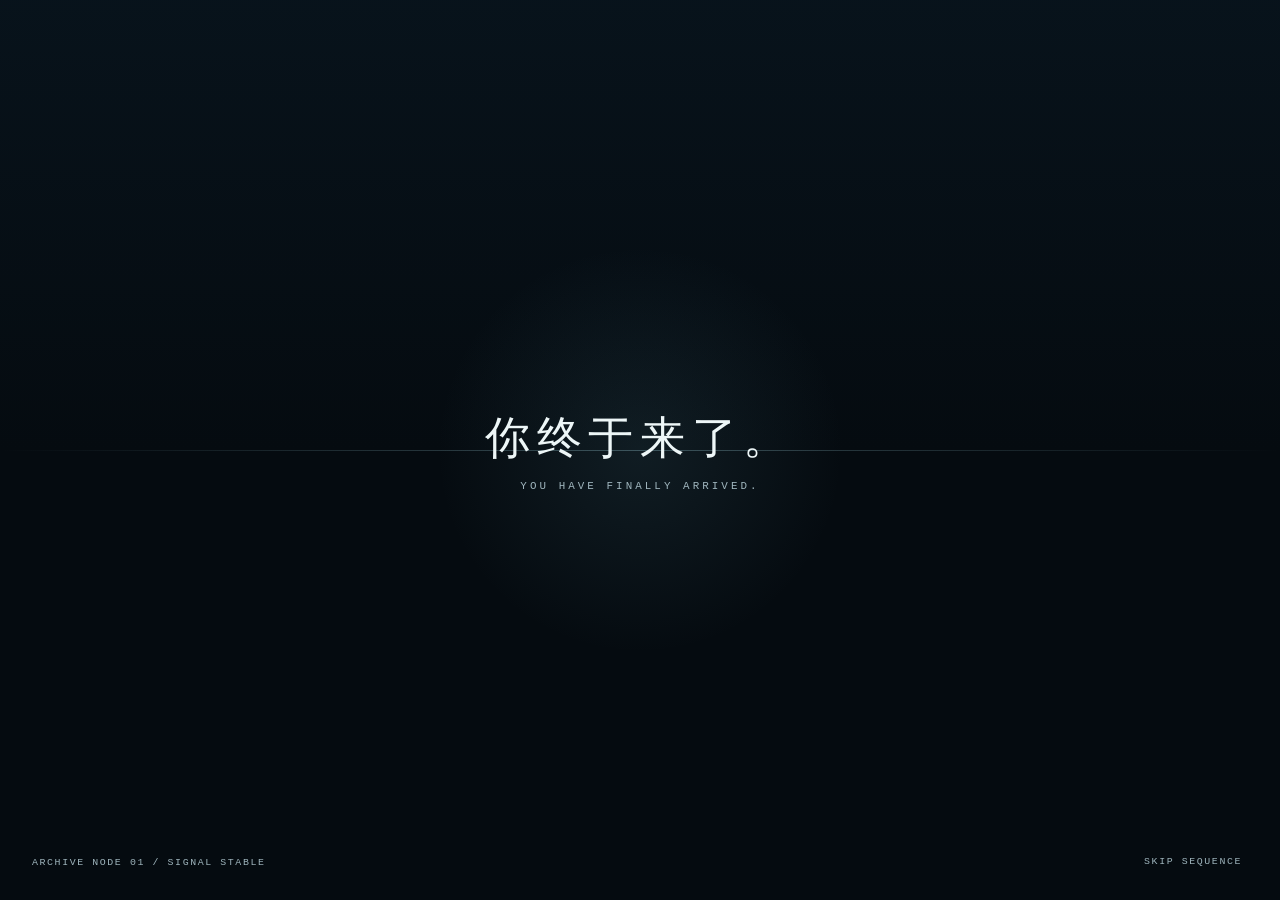
==== index.html @ 9e912093 "Publish The Archive" ====
<!doctype html>
<html lang="zh-CN">
  <head>
    <meta charset="UTF-8" />
    <meta name="viewport" content="width=device-width, initial-scale=1.0" />
    <meta
      name="description"
      content="The Archive — 一座存在于网络中的个人数字档案。"
    />
    <meta name="theme-color" content="#071018" />
    <title>The Archive</title>
    <link rel="preload" as="image" href="assets/images/valley-blue-hour.png" />
    <link rel="preload" as="image" href="assets/images/valley-summer.png" />
    <link rel="stylesheet" href="styles.css" />
  </head>
  <body>
    <a class="skip-link" href="#archive-index">跳到档案目录</a>

    <div class="app" id="app">
      <div class="scene" id="scene" aria-hidden="true">
        <img
          class="scene__image scene__image--base"
          src="assets/images/valley-blue-hour.png"
          alt=""
        />
        <div class="scene__reveal" id="reveal-layer">
          <img
            class="scene__image scene__image--alternate"
            src="assets/images/valley-summer.png"
            alt=""
          />
        </div>
        <div class="scene__scrim"></div>
        <div class="scene__mist"></div>
        <div class="scene__grain"></div>
      </div>

      <header class="topbar">
        <button class="wordmark" type="button" data-view="index" aria-label="返回档案首页">
          THE ARCHIVE
        </button>

        <nav class="primary-nav" aria-label="主导航">
          <button class="nav-link is-active" type="button" data-view="index">INDEX</button>
          <span aria-hidden="true">/</span>
          <button class="nav-link" type="button" data-record="works">RECORDS</button>
          <span aria-hidden="true">/</span>
          <button class="nav-link" type="button" data-view="limbo">LIMBO</button>
        </nav>

        <div class="topbar__tools">
          <time id="local-time" datetime="">00:00:00</time>
          <button class="sound-toggle" id="sound-toggle" type="button" aria-pressed="false">
            <span class="sound-toggle__label">SOUND OFF</span>
            <svg viewBox="0 0 24 24" aria-hidden="true">
              <path d="M4 10v4M8 7v10M12 4v16M16 8v8M20 10v4" />
            </svg>
          </button>
        </div>
      </header>

      <main class="archive-main" id="archive-index">
        <section class="index-view view is-active" id="index-view" aria-labelledby="index-title">
          <div class="index-copy">
            <h1 id="index-title">ARCHIVE INDEX</h1>
            <p class="archive-statement">
              This archive has remained online longer than anyone remembers.
            </p>

            <div class="record-list" aria-label="档案列表">
              <button class="record-link" type="button" data-record="subject">
                <span class="record-link__id">01</span>
                <span class="record-link__name">SUBJECT</span>
                <svg viewBox="0 0 24 24" aria-hidden="true">
                  <path d="M5 12h13M13 6l6 6-6 6" />
                </svg>
              </button>
              <button class="record-link" type="button" data-record="works">
                <span class="record-link__id">02</span>
                <span class="record-link__name">WORKS</span>
                <svg viewBox="0 0 24 24" aria-hidden="true">
                  <path d="M5 12h13M13 6l6 6-6 6" />
                </svg>
              </button>
              <button class="record-link" type="button" data-record="visuals">
                <span class="record-link__id">03</span>
                <span class="record-link__name">VISUAL RECORDS</span>
                <svg viewBox="0 0 24 24" aria-hidden="true">
                  <path d="M5 12h13M13 6l6 6-6 6" />
                </svg>
              </button>
            </div>
          </div>
        </section>

        <section class="limbo-view view" id="limbo-view" aria-labelledby="limbo-title" hidden>
          <div class="limbo-copy">
            <p class="system-label">UNFILED REGION / 04</p>
            <h2 id="limbo-title">LIMBO</h2>
            <p>有些记录还没有消失，也还没有准备好被保存。</p>
            <div class="fragment" id="fragment">
              <div class="fragment__status">
                <span>FRAGMENT_004</span>
                <span id="fragment-progress">INCOMPLETE / 17%</span>
              </div>
              <p class="fragment__content" id="fragment-content" hidden>
                “记忆并不会因为没有被打开而停止变化。”
              </p>
              <button class="fragment__recover" id="fragment-recover" type="button">
                RECOVER FRAGMENT
              </button>
            </div>
            <button class="text-action" type="button" data-view="index">RETURN TO INDEX</button>
          </div>
        </section>

        <section class="null-view view" id="null-view" aria-labelledby="null-title" hidden>
          <div class="null-copy">
            <p class="system-label">UNLISTED REGION / 00</p>
            <h2 id="null-title">NULL</h2>
            <p class="null-message">我等你很久了。</p>
            <p class="null-translation">I HAVE BEEN WAITING FOR YOU.</p>
            <button class="text-action" type="button" data-view="index">RETURN TO INDEX</button>
          </div>
        </section>
      </main>

      <div class="scan-interface" id="scan-interface" aria-hidden="true">
        <div class="scan-interface__ring">
          <span class="scan-interface__tick scan-interface__tick--top"></span>
          <span class="scan-interface__tick scan-interface__tick--right"></span>
          <span class="scan-interface__tick scan-interface__tick--bottom"></span>
          <span class="scan-interface__tick scan-interface__tick--left"></span>
        </div>
        <div class="scan-interface__line"></div>
        <div class="coordinates">
          <span id="latitude">61.3790° N</span>
          <span id="longitude">07.1511° E</span>
        </div>
      </div>

      <aside class="record-panel" id="record-panel" aria-hidden="true" aria-labelledby="panel-title">
        <button class="panel-close" id="panel-close" type="button" aria-label="关闭档案">
          <svg viewBox="0 0 24 24" aria-hidden="true">
            <path d="M6 6l12 12M18 6 6 18" />
          </svg>
        </button>
        <p class="system-label" id="panel-code">RECORD / 01</p>
        <h2 id="panel-title">SUBJECT</h2>
        <div class="panel-rule"></div>
        <p class="panel-intro" id="panel-intro"></p>
        <dl class="record-meta" id="record-meta"></dl>
        <div class="panel-body" id="panel-body"></div>
        <p class="panel-status" id="panel-status"></p>
      </aside>
      <button class="panel-backdrop" id="panel-backdrop" type="button" aria-label="关闭档案" tabindex="-1"></button>

      <footer class="statusbar">
        <div>
          <span class="status-dot"></span>
          <span>OBSERVER: <strong id="observer-state">UNKNOWN</strong></span>
          <span aria-hidden="true">/</span>
          <span>ACCESS: <strong id="access-state">TEMPORARY</strong></span>
        </div>
        <div class="statusbar__right">
          <button class="null-access" id="null-access" type="button" data-view="null" hidden>
            NULL
          </button>
          <div class="signal" aria-label="系统信号正常">
            <span></span><span></span><span></span><span></span><span></span>
          </div>
        </div>
      </footer>

      <div class="notice" id="notice" role="status" aria-live="polite"></div>

      <section class="intro is-active" id="intro" aria-label="进入档案">
        <div class="intro__ambient"></div>
        <button class="intro__skip" id="intro-skip" type="button">SKIP SEQUENCE</button>
        <div class="intro__center">
          <div class="intro__greeting" id="intro-greeting">
            <p class="intro__zh">你终于来了。</p>
            <p class="intro__en">YOU HAVE FINALLY ARRIVED.</p>
          </div>
          <div class="intro__scan" id="intro-scan" aria-hidden="true">
            <p>ARCHIVE NODE 01</p>
            <p>STATUS: <span>ONLINE</span></p>
            <p class="intro__scan-line">IDENTITY: <span id="intro-identity">UNKNOWN</span></p>
          </div>
          <button class="intro__enter" id="intro-enter" type="button">ENTER THE ARCHIVE</button>
        </div>
        <p class="intro__node">ARCHIVE NODE 01 / SIGNAL STABLE</p>
      </section>
    </div>

    <script src="script.js"></script>
  </body>
</html>
---- styles.css ----
:root {
  color-scheme: dark;
  --bg: #071018;
  --ink: #edf6f7;
  --muted: #9fb5bd;
  --faint: rgba(216, 238, 242, 0.42);
  --line: rgba(214, 237, 241, 0.28);
  --line-strong: rgba(214, 237, 241, 0.56);
  --cyan: #9ad7e2;
  --amber: #ffc56f;
  --panel: rgba(6, 16, 24, 0.84);
  --mono: "Cascadia Mono", "SFMono-Regular", Consolas, "Liberation Mono", monospace;
  --display: "Bahnschrift Condensed", "Arial Narrow", "Roboto Condensed", sans-serif;
  --serif: Georgia, "Times New Roman", serif;
  --scan-x: 72%;
  --scan-y: 39%;
  --scan-size: clamp(210px, 19vw, 330px);
}

* {
  box-sizing: border-box;
}

html,
body {
  width: 100%;
  min-height: 100%;
  margin: 0;
  overflow: hidden;
  background: var(--bg);
}

body {
  color: var(--ink);
  font-family: var(--mono);
  -webkit-font-smoothing: antialiased;
}

button,
a {
  color: inherit;
  font: inherit;
}

button {
  border: 0;
}

button:focus-visible,
a:focus-visible {
  outline: 1px solid var(--cyan);
  outline-offset: 5px;
}

.skip-link {
  position: fixed;
  z-index: 100;
  left: 1rem;
  top: -4rem;
  padding: 0.75rem 1rem;
  background: var(--ink);
  color: var(--bg);
  text-decoration: none;
  transition: top 160ms ease;
}

.skip-link:focus {
  top: 1rem;
}

.app {
  position: relative;
  width: 100vw;
  height: 100vh;
  height: 100svh;
  min-height: 600px;
  isolation: isolate;
  background: var(--bg);
}

.scene,
.scene__reveal,
.scene__image,
.scene__scrim,
.scene__mist,
.scene__grain {
  position: absolute;
  inset: 0;
  width: 100%;
  height: 100%;
}

.scene__mist {
  left: -15%;
  width: 130%;
  opacity: 0.18;
  pointer-events: none;
  background:
    radial-gradient(ellipse at 38% 48%, rgba(220, 239, 245, 0.3), transparent 24%),
    radial-gradient(ellipse at 72% 44%, rgba(220, 239, 245, 0.22), transparent 22%);
  filter: blur(24px);
  animation: mist-drift 26s ease-in-out infinite alternate;
}

.scene {
  z-index: -3;
  overflow: hidden;
  background: #102436;
}

.scene__image {
  object-fit: cover;
  object-position: center;
  user-select: none;
  pointer-events: none;
}

.scene__image--base {
  filter: brightness(0.78) saturate(0.88) contrast(1.02);
  transform: scale(1.012);
  animation: scene-breathe 18s ease-in-out infinite alternate;
}

.scene__reveal {
  opacity: 0.96;
  -webkit-mask-image: radial-gradient(
    circle calc(var(--scan-size) / 2) at var(--scan-x) var(--scan-y),
    #000 0%,
    #000 62%,
    rgba(0, 0, 0, 0.66) 72%,
    transparent 100%
  );
  mask-image: radial-gradient(
    circle calc(var(--scan-size) / 2) at var(--scan-x) var(--scan-y),
    #000 0%,
    #000 62%,
    rgba(0, 0, 0, 0.66) 72%,
    transparent 100%
  );
  pointer-events: none;
}

.scene__image--alternate {
  transform: scale(1.012);
  filter: saturate(0.82) brightness(0.98) contrast(0.96);
}

body[data-phase="day"] .scene__image--base {
  filter: brightness(0.9) saturate(0.94) contrast(1.01);
}

body[data-phase="night"] .scene__image--base {
  filter: brightness(0.58) saturate(0.7) contrast(1.08);
}

body[data-phase="night"] .scene__scrim {
  background:
    linear-gradient(180deg, rgba(2, 8, 15, 0.36), transparent 32%),
    linear-gradient(90deg, rgba(2, 8, 15, 0.72), rgba(2, 8, 15, 0.28) 45%, transparent 72%),
    linear-gradient(0deg, rgba(2, 8, 15, 0.78), transparent 44%);
}

body[data-weather="clear"] .scene__mist {
  opacity: 0.08;
}

.scene__scrim {
  background:
    linear-gradient(180deg, rgba(4, 13, 21, 0.24) 0%, transparent 25%),
    linear-gradient(90deg, rgba(3, 12, 20, 0.62) 0%, rgba(3, 12, 20, 0.26) 37%, transparent 65%),
    linear-gradient(0deg, rgba(2, 11, 18, 0.64) 0%, transparent 38%);
  pointer-events: none;
}

.scene__grain {
  opacity: 0.13;
  pointer-events: none;
  background-image: url("data:image/svg+xml,%3Csvg viewBox='0 0 180 180' xmlns='http://www.w3.org/2000/svg'%3E%3Cfilter id='n'%3E%3CfeTurbulence type='fractalNoise' baseFrequency='.82' numOctaves='3' stitchTiles='stitch'/%3E%3C/filter%3E%3Crect width='100%25' height='100%25' filter='url(%23n)' opacity='.42'/%3E%3C/svg%3E");
  mix-blend-mode: soft-light;
}

.topbar {
  position: absolute;
  z-index: 20;
  inset: 0 0 auto;
  height: 68px;
  padding: 0 2.5rem;
  display: grid;
  grid-template-columns: 1fr auto 1fr;
  align-items: center;
  border-bottom: 1px solid var(--line);
  background: linear-gradient(180deg, rgba(5, 15, 24, 0.4), rgba(5, 15, 24, 0.08));
}

.wordmark,
.nav-link,
.sound-toggle,
.record-link,
.text-action,
.panel-close,
.intro__skip,
.intro__enter {
  background: transparent;
  cursor: pointer;
}

.wordmark {
  justify-self: start;
  padding: 0;
  font-family: var(--display);
  font-size: 1.15rem;
  letter-spacing: 0.37em;
}

.primary-nav {
  display: flex;
  align-items: center;
  gap: 2rem;
  font-size: 0.76rem;
  letter-spacing: 0.2em;
}

.primary-nav > span {
  color: var(--faint);
}

.nav-link {
  position: relative;
  padding: 0.55rem 0;
  color: var(--muted);
  transition: color 180ms ease;
}

.nav-link::after {
  content: "";
  position: absolute;
  height: 1px;
  inset: auto 50% 0;
  background: var(--cyan);
  transition: inset 180ms ease;
}

.nav-link:hover,
.nav-link.is-active {
  color: var(--ink);
}

.nav-link:hover::after,
.nav-link.is-active::after {
  inset-inline: 0;
}

.topbar__tools {
  justify-self: end;
  display: flex;
  align-items: center;
  gap: 1.5rem;
  color: var(--muted);
  font-size: 0.7rem;
  letter-spacing: 0.15em;
}

.sound-toggle {
  display: flex;
  align-items: center;
  gap: 0.65rem;
  padding: 0;
  color: inherit;
}

.sound-toggle svg {
  width: 24px;
  height: 24px;
  fill: none;
  stroke: currentColor;
  stroke-width: 1.3;
}

.archive-main,
.view {
  position: absolute;
  inset: 0;
}

.view {
  opacity: 0;
  visibility: hidden;
  transition: opacity 520ms ease, visibility 520ms ease;
}

.view.is-active {
  opacity: 1;
  visibility: visible;
}

.index-copy {
  position: absolute;
  left: clamp(2rem, 4.2vw, 5rem);
  bottom: clamp(7.5rem, 12vh, 10.5rem);
  width: min(39rem, 44vw);
}

h1,
h2,
p {
  margin-top: 0;
}

.index-copy h1,
.limbo-copy h2,
.record-panel h2 {
  margin-bottom: 0.85rem;
  font-family: var(--display);
  font-weight: 500;
  letter-spacing: 0.18em;
}

.index-copy h1 {
  font-size: clamp(2rem, 3vw, 3.3rem);
  line-height: 0.95;
}

.archive-statement {
  margin-bottom: 1.8rem;
  font-family: var(--serif);
  font-size: clamp(0.92rem, 1.1vw, 1.12rem);
  font-style: italic;
  line-height: 1.55;
  color: rgba(237, 246, 247, 0.84);
}

.record-list {
  width: min(32rem, 100%);
  border-top: 1px solid var(--line-strong);
}

.record-link {
  width: 100%;
  min-height: 50px;
  padding: 0 0.15rem;
  display: grid;
  grid-template-columns: 3rem 1fr 1.5rem;
  align-items: center;
  gap: 0.1rem;
  border-bottom: 1px solid var(--line-strong);
  color: var(--ink);
  text-align: left;
  font-size: 0.78rem;
  letter-spacing: 0.16em;
  transition: padding 190ms ease, color 190ms ease, background-color 190ms ease;
}

.record-link:hover,
.record-link:focus-visible {
  padding-inline: 0.75rem;
  color: var(--cyan);
  background: rgba(144, 207, 220, 0.06);
}

.record-link__id {
  color: var(--muted);
}

.record-link svg,
.panel-close svg {
  width: 20px;
  height: 20px;
  fill: none;
  stroke: currentColor;
  stroke-width: 1.2;
}

.record-link svg {
  justify-self: end;
}

.scan-interface {
  position: absolute;
  z-index: 5;
  left: var(--scan-x);
  top: var(--scan-y);
  width: var(--scan-size);
  height: var(--scan-size);
  transform: translate(-50%, -50%);
  border-radius: 50%;
  pointer-events: none;
  transition: opacity 260ms ease;
}

.scan-interface__ring {
  position: absolute;
  inset: 0;
  border: 1px solid rgba(191, 232, 240, 0.7);
  border-radius: inherit;
  box-shadow: inset 0 0 0 5px rgba(191, 232, 240, 0.06);
}

.scan-interface__ring::before {
  content: "";
  position: absolute;
  inset: 8px;
  border: 1px solid rgba(191, 232, 240, 0.24);
  border-radius: inherit;
}

.scan-interface__tick {
  position: absolute;
  display: block;
  background: var(--cyan);
}

.scan-interface__tick--top,
.scan-interface__tick--bottom {
  width: 1px;
  height: 14px;
  left: 50%;
}

.scan-interface__tick--left,
.scan-interface__tick--right {
  width: 14px;
  height: 1px;
  top: 50%;
}

.scan-interface__tick--top { top: -7px; }
.scan-interface__tick--bottom { bottom: -7px; }
.scan-interface__tick--left { left: -7px; }
.scan-interface__tick--right { right: -7px; }

.scan-interface__line {
  position: absolute;
  width: 86px;
  height: 1px;
  left: calc(100% + 18px);
  top: 50%;
  background: linear-gradient(90deg, var(--cyan), transparent);
}

.coordinates {
  position: absolute;
  left: calc(100% + 110px);
  top: calc(50% - 1.25rem);
  display: flex;
  flex-direction: column;
  gap: 0.35rem;
  color: rgba(213, 241, 246, 0.9);
  font-size: 0.7rem;
  line-height: 1;
  letter-spacing: 0.12em;
  white-space: nowrap;
}

.statusbar {
  position: absolute;
  z-index: 20;
  inset: auto 0 0;
  height: 58px;
  padding: 0 2.5rem;
  display: flex;
  align-items: center;
  justify-content: space-between;
  border-top: 1px solid var(--line);
  background: linear-gradient(0deg, rgba(4, 14, 22, 0.72), rgba(4, 14, 22, 0.2));
  color: var(--muted);
  font-size: 0.68rem;
  letter-spacing: 0.14em;
}

.statusbar > div:first-child {
  display: flex;
  align-items: center;
  gap: 1rem;
}

.statusbar strong {
  color: var(--muted);
  font-weight: 400;
}

.status-dot {
  width: 7px;
  height: 7px;
  border-radius: 50%;
  background: var(--amber);
  box-shadow: 0 0 10px rgba(255, 197, 111, 0.48);
}

.signal {
  height: 24px;
  display: flex;
  align-items: center;
  gap: 3px;
}

.statusbar__right {
  display: flex;
  align-items: center;
  gap: 1.25rem;
}

.null-access {
  padding: 0.25rem 0;
  border: 0;
  border-bottom: 1px solid rgba(154, 215, 226, 0.5);
  background: transparent;
  color: var(--cyan);
  font-size: 0.62rem;
  letter-spacing: 0.2em;
  cursor: pointer;
  animation: null-pulse 3.5s ease-in-out infinite;
}

.signal span {
  width: 1px;
  height: 5px;
  background: var(--cyan);
  animation: signal 1.8s ease-in-out infinite;
}

.signal span:nth-child(2) { animation-delay: -0.3s; }
.signal span:nth-child(3) { animation-delay: -0.7s; }
.signal span:nth-child(4) { animation-delay: -1s; }
.signal span:nth-child(5) { animation-delay: -1.3s; }

.record-panel {
  position: absolute;
  z-index: 42;
  inset: 68px 0 58px auto;
  width: min(31rem, 92vw);
  padding: clamp(2rem, 4vw, 3.5rem);
  overflow-y: auto;
  transform: translateX(102%);
  border-left: 1px solid var(--line-strong);
  background: var(--panel);
  -webkit-backdrop-filter: blur(24px) saturate(0.85);
  backdrop-filter: blur(24px) saturate(0.85);
  transition: transform 420ms cubic-bezier(0.22, 1, 0.36, 1);
}

.record-panel.is-open {
  transform: translateX(0);
}

.panel-close {
  position: absolute;
  top: 1.5rem;
  right: 1.5rem;
  width: 36px;
  height: 36px;
  display: grid;
  place-items: center;
  color: var(--muted);
}

.system-label {
  margin-bottom: 1.25rem;
  color: var(--cyan);
  font-size: 0.68rem;
  letter-spacing: 0.18em;
}

.record-panel h2,
.limbo-copy h2 {
  font-size: clamp(2.5rem, 5vw, 4.5rem);
}

.panel-rule {
  height: 1px;
  margin: 1.5rem 0;
  background: var(--line);
}

.panel-intro {
  color: var(--ink);
  font-family: var(--serif);
  font-size: 1.15rem;
  line-height: 1.7;
}

.record-meta {
  display: grid;
  grid-template-columns: max-content 1fr;
  gap: 0.75rem 1.4rem;
  margin: 2rem 0;
  padding: 1.2rem 0;
  border-block: 1px solid var(--line);
  color: var(--muted);
  font-size: 0.66rem;
  line-height: 1.5;
  letter-spacing: 0.11em;
}

.record-meta dt,
.record-meta dd {
  margin: 0;
}

.record-meta dd {
  color: var(--ink);
}

.panel-body {
  color: rgba(237, 246, 247, 0.78);
  font-family: system-ui, -apple-system, "Segoe UI", sans-serif;
  font-size: 0.95rem;
  line-height: 1.85;
}

.panel-status {
  margin-top: 2rem;
  color: var(--cyan);
  font-size: 0.68rem;
  letter-spacing: 0.13em;
}

.panel-backdrop {
  position: absolute;
  z-index: 41;
  inset: 68px 0 58px;
  display: none;
  background: rgba(2, 10, 15, 0.18);
  cursor: default;
}

.panel-backdrop.is-open {
  display: block;
}

.limbo-copy {
  position: absolute;
  left: clamp(2rem, 7vw, 8rem);
  top: 50%;
  width: min(33rem, 80vw);
  transform: translateY(-45%);
}

.null-copy {
  position: absolute;
  left: 50%;
  top: 50%;
  width: min(36rem, calc(100vw - 3rem));
  transform: translate(-50%, -45%);
  text-align: center;
}

.null-copy h2 {
  margin: 0 0 2rem;
  font-family: var(--display);
  font-size: clamp(3.4rem, 8vw, 7rem);
  font-weight: 500;
  letter-spacing: 0.3em;
  text-indent: 0.3em;
}

.null-message {
  margin-bottom: 0.65rem;
  font-family: var(--serif);
  font-size: clamp(1.5rem, 2.4vw, 2.4rem);
  letter-spacing: 0.12em;
}

.null-translation {
  margin-bottom: 2rem;
  color: var(--muted);
  font-size: 0.65rem;
  letter-spacing: 0.22em;
}

body.is-null .scene__image--base {
  filter: brightness(0.48) saturate(0.58) contrast(1.1);
}

body.is-null .scene__reveal {
  opacity: 0.22;
  -webkit-mask-image: none;
  mask-image: none;
}

body.is-null .scene__scrim {
  background: rgba(3, 11, 18, 0.62);
}

.limbo-copy > p:not(.system-label) {
  max-width: 28rem;
  color: rgba(237, 246, 247, 0.8);
  font-family: var(--serif);
  font-size: 1.15rem;
  line-height: 1.8;
}

.fragment {
  width: min(31rem, 100%);
  margin-top: 2rem;
  padding-block: 1rem;
  border-block: 1px solid var(--line);
}

.fragment__status {
  display: flex;
  justify-content: space-between;
  gap: 1rem;
  color: var(--muted);
  font-size: 0.63rem;
  letter-spacing: 0.12em;
}

.fragment__content {
  margin: 1.5rem 0 0;
  color: var(--ink);
  font-family: var(--serif);
  font-size: 1rem;
  line-height: 1.7;
}

.fragment__content.is-recovered {
  animation: fragment-appear 700ms ease both;
}

.fragment__recover {
  margin-top: 1.25rem;
  padding: 0.6rem 0;
  border: 0;
  border-bottom: 1px solid var(--line-strong);
  background: transparent;
  color: var(--cyan);
  font-size: 0.65rem;
  letter-spacing: 0.16em;
  cursor: pointer;
}

.fragment.is-recovered .fragment__recover {
  display: none;
}

.text-action {
  margin-top: 1.5rem;
  padding: 0.8rem 0;
  border-bottom: 1px solid var(--line-strong);
  color: var(--cyan);
  font-size: 0.72rem;
  letter-spacing: 0.16em;
}

.notice {
  position: absolute;
  z-index: 50;
  left: 50%;
  bottom: 5rem;
  transform: translate(-50%, 16px);
  padding: 0.7rem 1rem;
  border: 1px solid var(--line);
  background: rgba(4, 14, 22, 0.76);
  color: var(--cyan);
  font-size: 0.65rem;
  letter-spacing: 0.14em;
  opacity: 0;
  pointer-events: none;
  transition: opacity 240ms ease, transform 240ms ease;
}

.notice.is-visible {
  opacity: 1;
  transform: translate(-50%, 0);
}

.intro {
  position: fixed;
  z-index: 80;
  inset: 0;
  display: grid;
  place-items: center;
  background: #050b10;
  opacity: 0;
  visibility: hidden;
  transition: opacity 900ms ease, visibility 900ms ease;
}

.intro.is-active {
  opacity: 1;
  visibility: visible;
}

.intro__ambient {
  position: absolute;
  inset: 0;
  background:
    radial-gradient(circle at 50% 50%, rgba(97, 156, 174, 0.12), transparent 26%),
    linear-gradient(180deg, rgba(13, 34, 49, 0.34), transparent 50%);
}

.intro__ambient::after {
  content: "";
  position: absolute;
  left: 0;
  right: 0;
  top: 50%;
  height: 1px;
  background: linear-gradient(90deg, transparent, rgba(164, 218, 229, 0.3), transparent);
  animation: intro-line 4.5s ease-in-out infinite;
}

.intro__center {
  position: relative;
  z-index: 2;
  min-width: min(32rem, 86vw);
  text-align: center;
}

.intro__greeting,
.intro__scan,
.intro__enter {
  transition: opacity 650ms ease, transform 650ms ease;
}

.intro__greeting.is-hidden,
.intro__scan,
.intro__enter {
  opacity: 0;
  transform: translateY(8px);
  pointer-events: none;
}

.intro__scan.is-visible,
.intro__enter.is-visible {
  opacity: 1;
  transform: translateY(0);
  pointer-events: auto;
}

.intro__zh {
  margin-bottom: 0.7rem;
  font-family: var(--serif);
  font-size: clamp(2rem, 3.5vw, 3.4rem);
  font-weight: 400;
  letter-spacing: 0.15em;
}

.intro__en {
  margin-bottom: 0;
  color: var(--muted);
  font-size: 0.68rem;
  letter-spacing: 0.28em;
}

.intro__scan {
  position: absolute;
  inset: 50% 0 auto;
  transform: translateY(-42%);
  color: var(--muted);
  font-size: 0.68rem;
  line-height: 1.7;
  letter-spacing: 0.19em;
}

.intro__scan.is-visible {
  transform: translateY(-50%);
}

.intro__scan p {
  margin-bottom: 0.2rem;
}

.intro__scan span {
  color: var(--cyan);
}

.intro__scan-line {
  margin-top: 1rem;
}

.intro__enter {
  position: absolute;
  top: calc(50% + 7rem);
  left: 50%;
  transform: translate(-50%, 8px);
  padding: 0.8rem 0.15rem;
  border-bottom: 1px solid rgba(190, 229, 236, 0.72);
  color: var(--ink);
  font-size: 0.68rem;
  letter-spacing: 0.2em;
  text-shadow: 0 0 18px rgba(154, 215, 226, 0.22);
}

.intro__enter.is-visible {
  transform: translate(-50%, 0);
}

.intro__skip,
.intro__node {
  position: absolute;
  z-index: 2;
  bottom: 2rem;
  color: var(--muted);
  font-size: 0.62rem;
  letter-spacing: 0.16em;
}

.intro__skip {
  right: 2rem;
}

.intro__node {
  left: 2rem;
  margin: 0;
}

@keyframes scene-breathe {
  from { transform: scale(1.012); }
  to { transform: scale(1.026); }
}

@keyframes signal {
  0%, 100% { height: 4px; opacity: 0.45; }
  50% { height: 18px; opacity: 1; }
}

@keyframes intro-line {
  0%, 100% { opacity: 0.3; transform: translateY(-2px); }
  50% { opacity: 0.8; transform: translateY(2px); }
}

@keyframes mist-drift {
  from { transform: translate3d(-2.5%, 0, 0) scale(1); }
  to { transform: translate3d(2.5%, -1%, 0) scale(1.04); }
}

@keyframes null-pulse {
  0%, 100% { opacity: 0.46; }
  50% { opacity: 1; }
}

@keyframes fragment-appear {
  from { opacity: 0; filter: blur(7px); transform: translateY(5px); }
  to { opacity: 1; filter: blur(0); transform: translateY(0); }
}

@media (max-width: 900px) {
  :root {
    --scan-size: clamp(170px, 34vw, 250px);
  }

  .topbar {
    grid-template-columns: 1fr auto;
    padding-inline: 1.5rem;
  }

  .primary-nav {
    position: absolute;
    top: 68px;
    left: 0;
    right: 0;
    justify-content: center;
    height: 46px;
    border-bottom: 1px solid var(--line);
    background: rgba(5, 15, 24, 0.24);
  }

  .topbar__tools time,
  .sound-toggle__label {
    display: none;
  }

  .index-copy {
    left: 1.5rem;
    bottom: 6.5rem;
    width: min(35rem, calc(100vw - 3rem));
  }

  .coordinates,
  .scan-interface__line {
    display: none;
  }

  .statusbar {
    padding-inline: 1.5rem;
  }
}

@media (max-width: 620px) {
  .app {
    min-height: 520px;
  }

  .topbar {
    height: 60px;
    padding-inline: 1rem;
  }

  .wordmark {
    font-size: 0.92rem;
    letter-spacing: 0.26em;
  }

  .primary-nav {
    top: 60px;
    height: 42px;
    gap: 0.9rem;
    font-size: 0.62rem;
  }

  .index-copy {
    bottom: 5.4rem;
    left: 1.15rem;
    width: calc(100vw - 2.3rem);
  }

  .index-copy h1 {
    font-size: 2rem;
  }

  .archive-statement {
    max-width: 20rem;
    margin-bottom: 1rem;
    font-size: 0.84rem;
  }

  .record-link {
    min-height: 44px;
    font-size: 0.68rem;
  }

  .statusbar {
    height: 48px;
    padding-inline: 1rem;
    font-size: 0.56rem;
  }

  .statusbar > div:first-child {
    gap: 0.55rem;
  }

  .statusbar > div:first-child span:nth-of-type(3),
  .statusbar > div:first-child span:nth-of-type(4),
  .statusbar__right .signal {
    display: none;
  }

  .null-access {
    font-size: 0.56rem;
  }

  .record-panel {
    inset: 102px 0 48px;
    width: 100%;
    padding: 4rem 1.4rem 2rem;
    border-left: 0;
  }

  .panel-backdrop {
    inset: 102px 0 48px;
  }

  .scan-interface {
    opacity: 0.74;
  }

  .intro__skip {
    right: 1.2rem;
  }

  .intro__node {
    left: 1.2rem;
  }
}

@media (prefers-reduced-motion: reduce) {
  *,
  *::before,
  *::after {
    scroll-behavior: auto !important;
    animation-duration: 0.001ms !important;
    animation-iteration-count: 1 !important;
    transition-duration: 0.001ms !important;
  }
}
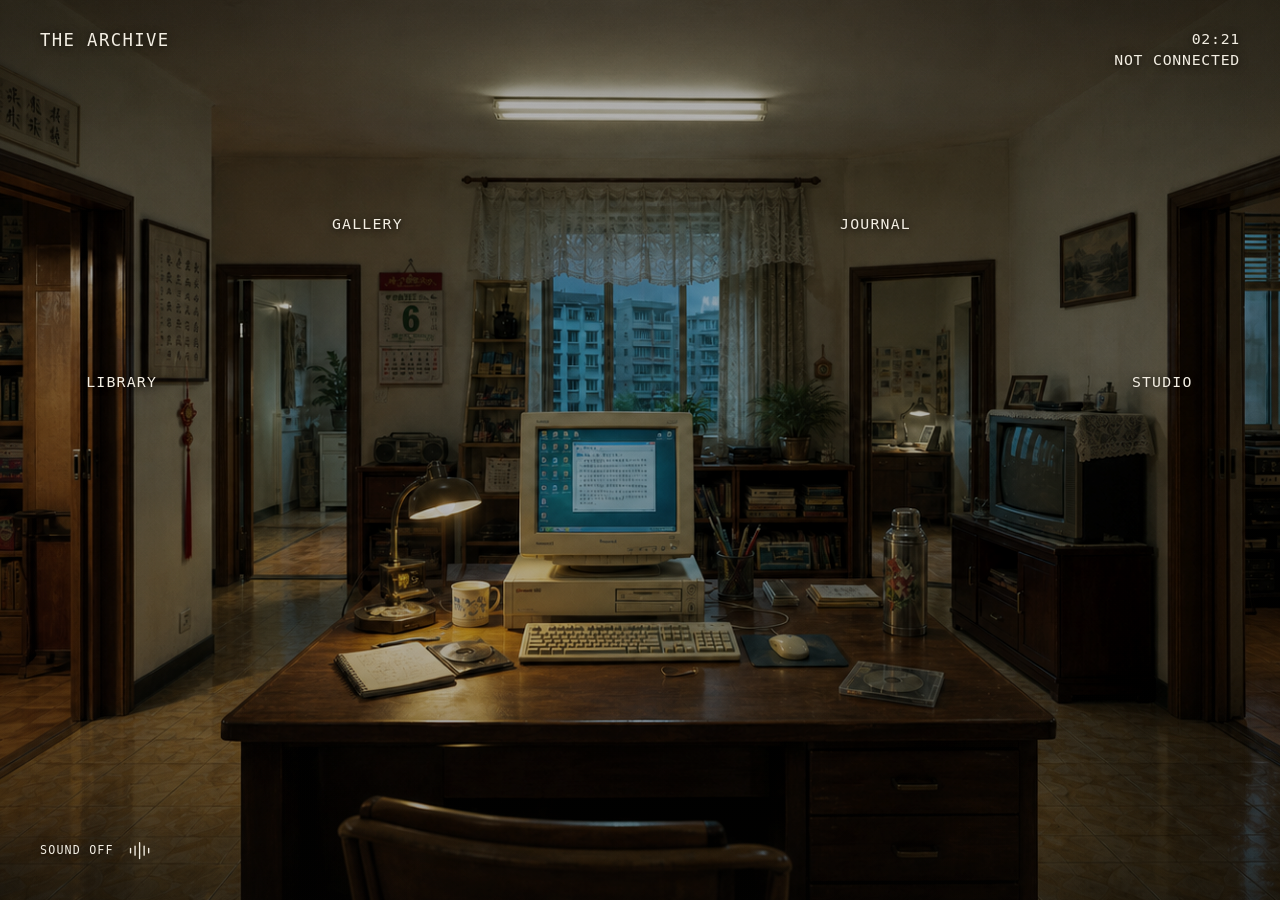
==== commit d31c9b9c: "Redesign Archive Hall" ====
--- a/index.html
+++ b/index.html
@@ -5,194 +5,134 @@
     <meta name="viewport" content="width=device-width, initial-scale=1.0" />
     <meta
       name="description"
-      content="The Archive — 一座存在于网络中的个人数字档案。"
+      content="The Archive，一座连接作品、收藏与记录的私人数字空间。"
     />
-    <meta name="theme-color" content="#071018" />
+    <meta name="theme-color" content="#191810" />
     <title>The Archive</title>
-    <link rel="preload" as="image" href="assets/images/valley-blue-hour.png" />
-    <link rel="preload" as="image" href="assets/images/valley-summer.png" />
+    <link rel="preload" as="image" href="assets/images/archive-hall-room.png" />
     <link rel="stylesheet" href="styles.css" />
+    <script src="environment.js" defer></script>
+    <script src="script.js" defer></script>
   </head>
-  <body>
-    <a class="skip-link" href="#archive-index">跳到档案目录</a>
+  <body data-period="day" data-weather="unavailable">
+    <a class="skip-link" href="#room-navigation">跳到房间入口</a>
 
-    <div class="app" id="app">
-      <div class="scene" id="scene" aria-hidden="true">
+    <main class="archive-hall" id="archive-hall">
+      <div class="scene" aria-hidden="true">
         <img
-          class="scene__image scene__image--base"
-          src="assets/images/valley-blue-hour.png"
+          class="scene__image"
+          src="assets/images/archive-hall-room.png"
           alt=""
+          width="1680"
+          height="945"
         />
-        <div class="scene__reveal" id="reveal-layer">
-          <img
-            class="scene__image scene__image--alternate"
-            src="assets/images/valley-summer.png"
-            alt=""
-          />
-        </div>
-        <div class="scene__scrim"></div>
-        <div class="scene__mist"></div>
+        <div class="scene__vignette"></div>
         <div class="scene__grain"></div>
       </div>
 
-      <header class="topbar">
-        <button class="wordmark" type="button" data-view="index" aria-label="返回档案首页">
-          THE ARCHIVE
+      <header class="hall-header">
+        <h1 class="wordmark">THE ARCHIVE</h1>
+
+        <section class="environment" aria-label="本地时间与天气">
+          <div class="environment__time">
+            <span class="environment__label">LOCAL TIME</span>
+            <time id="local-time" datetime="">--:--</time>
+            <span class="environment__meta" id="local-date">-- --- ----</span>
+          </div>
+          <div class="environment__weather">
+            <span class="environment__label">WEATHER</span>
+            <span class="environment__value" id="weather-value">NOT CONNECTED</span>
+            <span class="environment__meta" id="weather-location" hidden></span>
+          </div>
+        </section>
+      </header>
+
+      <nav class="room-map" id="room-navigation" aria-label="Archive Hall 房间入口">
+        <a
+          class="room-entry room-entry--library"
+          href="library.html"
+          data-room="library"
+          data-focus-x="8%"
+          data-focus-y="48%"
+          aria-label="进入 Library"
+        >
+          <span class="room-entry__label">LIBRARY</span>
+          <span class="room-entry__hint">OPEN</span>
+        </a>
+
+        <button
+          class="room-entry room-entry--gallery"
+          type="button"
+          data-room="gallery"
+          data-focus-x="28%"
+          data-focus-y="42%"
+          aria-label="Gallery 正在准备中"
+        >
+          <span class="room-entry__label">GALLERY</span>
+          <span class="room-entry__hint">IN PREPARATION</span>
         </button>
 
-        <nav class="primary-nav" aria-label="主导航">
-          <button class="nav-link is-active" type="button" data-view="index">INDEX</button>
-          <span aria-hidden="true">/</span>
-          <button class="nav-link" type="button" data-record="works">RECORDS</button>
-          <span aria-hidden="true">/</span>
-          <button class="nav-link" type="button" data-view="limbo">LIMBO</button>
-        </nav>
+        <button
+          class="room-entry room-entry--journal"
+          type="button"
+          data-room="journal"
+          data-focus-x="68%"
+          data-focus-y="42%"
+          aria-label="Journal 正在准备中"
+        >
+          <span class="room-entry__label">JOURNAL</span>
+          <span class="room-entry__hint">IN PREPARATION</span>
+        </button>
 
-        <div class="topbar__tools">
-          <time id="local-time" datetime="">00:00:00</time>
-          <button class="sound-toggle" id="sound-toggle" type="button" aria-pressed="false">
-            <span class="sound-toggle__label">SOUND OFF</span>
-            <svg viewBox="0 0 24 24" aria-hidden="true">
-              <path d="M4 10v4M8 7v10M12 4v16M16 8v8M20 10v4" />
-            </svg>
-          </button>
-        </div>
-      </header>
+        <button
+          class="room-entry room-entry--studio"
+          type="button"
+          data-room="studio"
+          data-focus-x="92%"
+          data-focus-y="48%"
+          aria-label="Studio 正在准备中"
+        >
+          <span class="room-entry__label">STUDIO</span>
+          <span class="room-entry__hint">IN PREPARATION</span>
+        </button>
+      </nav>
 
-      <main class="archive-main" id="archive-index">
-        <section class="index-view view is-active" id="index-view" aria-labelledby="index-title">
-          <div class="index-copy">
-            <h1 id="index-title">ARCHIVE INDEX</h1>
-            <p class="archive-statement">
-              This archive has remained online longer than anyone remembers.
-            </p>
+      <nav class="room-menu" aria-label="Archive Hall 房间列表">
+        <a href="library.html" data-room="library">
+          <span>LIBRARY</span>
+          <small>OPEN</small>
+        </a>
+        <button type="button" data-room="gallery">
+          <span>GALLERY</span>
+          <small>IN PREPARATION</small>
+        </button>
+        <button type="button" data-room="studio">
+          <span>STUDIO</span>
+          <small>IN PREPARATION</small>
+        </button>
+        <button type="button" data-room="journal">
+          <span>JOURNAL</span>
+          <small>IN PREPARATION</small>
+        </button>
+      </nav>
 
-            <div class="record-list" aria-label="档案列表">
-              <button class="record-link" type="button" data-record="subject">
-                <span class="record-link__id">01</span>
-                <span class="record-link__name">SUBJECT</span>
-                <svg viewBox="0 0 24 24" aria-hidden="true">
-                  <path d="M5 12h13M13 6l6 6-6 6" />
-                </svg>
-              </button>
-              <button class="record-link" type="button" data-record="works">
-                <span class="record-link__id">02</span>
-                <span class="record-link__name">WORKS</span>
-                <svg viewBox="0 0 24 24" aria-hidden="true">
-                  <path d="M5 12h13M13 6l6 6-6 6" />
-                </svg>
-              </button>
-              <button class="record-link" type="button" data-record="visuals">
-                <span class="record-link__id">03</span>
-                <span class="record-link__name">VISUAL RECORDS</span>
-                <svg viewBox="0 0 24 24" aria-hidden="true">
-                  <path d="M5 12h13M13 6l6 6-6 6" />
-                </svg>
-              </button>
-            </div>
-          </div>
-        </section>
-
-        <section class="limbo-view view" id="limbo-view" aria-labelledby="limbo-title" hidden>
-          <div class="limbo-copy">
-            <p class="system-label">UNFILED REGION / 04</p>
-            <h2 id="limbo-title">LIMBO</h2>
-            <p>有些记录还没有消失，也还没有准备好被保存。</p>
-            <div class="fragment" id="fragment">
-              <div class="fragment__status">
-                <span>FRAGMENT_004</span>
-                <span id="fragment-progress">INCOMPLETE / 17%</span>
-              </div>
-              <p class="fragment__content" id="fragment-content" hidden>
-                “记忆并不会因为没有被打开而停止变化。”
-              </p>
-              <button class="fragment__recover" id="fragment-recover" type="button">
-                RECOVER FRAGMENT
-              </button>
-            </div>
-            <button class="text-action" type="button" data-view="index">RETURN TO INDEX</button>
-          </div>
-        </section>
-
-        <section class="null-view view" id="null-view" aria-labelledby="null-title" hidden>
-          <div class="null-copy">
-            <p class="system-label">UNLISTED REGION / 00</p>
-            <h2 id="null-title">NULL</h2>
-            <p class="null-message">我等你很久了。</p>
-            <p class="null-translation">I HAVE BEEN WAITING FOR YOU.</p>
-            <button class="text-action" type="button" data-view="index">RETURN TO INDEX</button>
-          </div>
-        </section>
-      </main>
-
-      <div class="scan-interface" id="scan-interface" aria-hidden="true">
-        <div class="scan-interface__ring">
-          <span class="scan-interface__tick scan-interface__tick--top"></span>
-          <span class="scan-interface__tick scan-interface__tick--right"></span>
-          <span class="scan-interface__tick scan-interface__tick--bottom"></span>
-          <span class="scan-interface__tick scan-interface__tick--left"></span>
-        </div>
-        <div class="scan-interface__line"></div>
-        <div class="coordinates">
-          <span id="latitude">61.3790° N</span>
-          <span id="longitude">07.1511° E</span>
-        </div>
-      </div>
-
-      <aside class="record-panel" id="record-panel" aria-hidden="true" aria-labelledby="panel-title">
-        <button class="panel-close" id="panel-close" type="button" aria-label="关闭档案">
+      <footer class="hall-footer">
+        <button
+          class="sound-toggle"
+          id="sound-toggle"
+          type="button"
+          aria-pressed="false"
+          aria-label="开启大厅环境声"
+        >
+          <span id="sound-label">SOUND OFF</span>
           <svg viewBox="0 0 24 24" aria-hidden="true">
-            <path d="M6 6l12 12M18 6 6 18" />
+            <path d="M4 10v4M8 8v8M12 5v14M16 8v8M20 10v4" />
           </svg>
         </button>
-        <p class="system-label" id="panel-code">RECORD / 01</p>
-        <h2 id="panel-title">SUBJECT</h2>
-        <div class="panel-rule"></div>
-        <p class="panel-intro" id="panel-intro"></p>
-        <dl class="record-meta" id="record-meta"></dl>
-        <div class="panel-body" id="panel-body"></div>
-        <p class="panel-status" id="panel-status"></p>
-      </aside>
-      <button class="panel-backdrop" id="panel-backdrop" type="button" aria-label="关闭档案" tabindex="-1"></button>
-
-      <footer class="statusbar">
-        <div>
-          <span class="status-dot"></span>
-          <span>OBSERVER: <strong id="observer-state">UNKNOWN</strong></span>
-          <span aria-hidden="true">/</span>
-          <span>ACCESS: <strong id="access-state">TEMPORARY</strong></span>
-        </div>
-        <div class="statusbar__right">
-          <button class="null-access" id="null-access" type="button" data-view="null" hidden>
-            NULL
-          </button>
-          <div class="signal" aria-label="系统信号正常">
-            <span></span><span></span><span></span><span></span><span></span>
-          </div>
-        </div>
+        <p class="hall-status" id="hall-status" role="status" aria-live="polite"></p>
       </footer>
 
-      <div class="notice" id="notice" role="status" aria-live="polite"></div>
-
-      <section class="intro is-active" id="intro" aria-label="进入档案">
-        <div class="intro__ambient"></div>
-        <button class="intro__skip" id="intro-skip" type="button">SKIP SEQUENCE</button>
-        <div class="intro__center">
-          <div class="intro__greeting" id="intro-greeting">
-            <p class="intro__zh">你终于来了。</p>
-            <p class="intro__en">YOU HAVE FINALLY ARRIVED.</p>
-          </div>
-          <div class="intro__scan" id="intro-scan" aria-hidden="true">
-            <p>ARCHIVE NODE 01</p>
-            <p>STATUS: <span>ONLINE</span></p>
-            <p class="intro__scan-line">IDENTITY: <span id="intro-identity">UNKNOWN</span></p>
-          </div>
-          <button class="intro__enter" id="intro-enter" type="button">ENTER THE ARCHIVE</button>
-        </div>
-        <p class="intro__node">ARCHIVE NODE 01 / SIGNAL STABLE</p>
-      </section>
-    </div>
-
-    <script src="script.js"></script>
+      <div class="transition-curtain" aria-hidden="true"></div>
+    </main>
   </body>
 </html>
--- a/styles.css
+++ b/styles.css
@@ -1,39 +1,35 @@
 :root {
   color-scheme: dark;
-  --bg: #071018;
-  --ink: #edf6f7;
-  --muted: #9fb5bd;
-  --faint: rgba(216, 238, 242, 0.42);
-  --line: rgba(214, 237, 241, 0.28);
-  --line-strong: rgba(214, 237, 241, 0.56);
-  --cyan: #9ad7e2;
-  --amber: #ffc56f;
-  --panel: rgba(6, 16, 24, 0.84);
-  --mono: "Cascadia Mono", "SFMono-Regular", Consolas, "Liberation Mono", monospace;
-  --display: "Bahnschrift Condensed", "Arial Narrow", "Roboto Condensed", sans-serif;
-  --serif: Georgia, "Times New Roman", serif;
-  --scan-x: 72%;
-  --scan-y: 39%;
-  --scan-size: clamp(210px, 19vw, 330px);
+  --ink: #f3eee3;
+  --muted: rgba(243, 238, 227, 0.68);
+  --line: rgba(243, 238, 227, 0.46);
+  --focus: #f6dca2;
+  --shadow: rgba(8, 7, 4, 0.82);
+  --focus-x: 50%;
+  --focus-y: 50%;
+  --ui-font: "Arial Narrow", "Roboto Condensed", "Microsoft YaHei UI", sans-serif;
+  --mono-font: "Cascadia Mono", "Lucida Console", "Microsoft YaHei UI", monospace;
 }
 
 * {
   box-sizing: border-box;
 }
 
-html,
+html {
+  min-width: 320px;
+  min-height: 100%;
+  background: #191810;
+}
+
 body {
-  width: 100%;
+  min-width: 320px;
   min-height: 100%;
   margin: 0;
   overflow: hidden;
-  background: var(--bg);
-}
-
-body {
   color: var(--ink);
-  font-family: var(--mono);
-  -webkit-font-smoothing: antialiased;
+  background: #191810;
+  font-family: var(--ui-font);
+  text-rendering: optimizeLegibility;
 }
 
 button,
@@ -46,21 +42,18 @@
   border: 0;
 }
 
-button:focus-visible,
-a:focus-visible {
-  outline: 1px solid var(--cyan);
-  outline-offset: 5px;
+a {
+  text-decoration: none;
 }
 
 .skip-link {
   position: fixed;
   z-index: 100;
+  top: -4rem;
   left: 1rem;
-  top: -4rem;
-  padding: 0.75rem 1rem;
-  background: var(--ink);
-  color: var(--bg);
-  text-decoration: none;
+  padding: 0.7rem 0.9rem;
+  color: #17150f;
+  background: var(--focus);
   transition: top 160ms ease;
 }
 
@@ -68,999 +61,493 @@
   top: 1rem;
 }
 
-.app {
+.archive-hall {
   position: relative;
-  width: 100vw;
-  height: 100vh;
-  height: 100svh;
-  min-height: 600px;
   isolation: isolate;
-  background: var(--bg);
-}
-
-.scene,
-.scene__reveal,
-.scene__image,
-.scene__scrim,
-.scene__mist,
-.scene__grain {
-  position: absolute;
+  width: 100%;
+  min-height: 100vh;
+  min-height: 100svh;
+  overflow: hidden;
+  background: #191810;
+}
+
+.scene {
+  position: absolute;
+  z-index: -2;
   inset: 0;
+  overflow: hidden;
+  background: #191810;
+}
+
+.scene__image {
+  display: block;
   width: 100%;
   height: 100%;
-}
-
-.scene__mist {
-  left: -15%;
-  width: 130%;
-  opacity: 0.18;
-  pointer-events: none;
-  background:
-    radial-gradient(ellipse at 38% 48%, rgba(220, 239, 245, 0.3), transparent 24%),
-    radial-gradient(ellipse at 72% 44%, rgba(220, 239, 245, 0.22), transparent 22%);
-  filter: blur(24px);
-  animation: mist-drift 26s ease-in-out infinite alternate;
-}
-
-.scene {
-  z-index: -3;
-  overflow: hidden;
-  background: #102436;
-}
-
-.scene__image {
   object-fit: cover;
   object-position: center;
+  transform: scale(1.002);
+  transform-origin: var(--focus-x) var(--focus-y);
+  transition:
+    transform 820ms cubic-bezier(0.2, 0.72, 0.18, 1),
+    filter 900ms ease;
   user-select: none;
+}
+
+body[data-period="dusk"] .scene__image {
+  filter: brightness(0.94) saturate(0.98);
+}
+
+body[data-period="night"] .scene__image {
+  filter: brightness(0.72) saturate(0.86) contrast(1.04);
+}
+
+body[data-period="dawn"] .scene__image {
+  filter: brightness(0.88) saturate(0.9);
+}
+
+.scene__vignette,
+.scene__grain {
+  position: absolute;
+  inset: 0;
   pointer-events: none;
 }
 
-.scene__image--base {
-  filter: brightness(0.78) saturate(0.88) contrast(1.02);
-  transform: scale(1.012);
-  animation: scene-breathe 18s ease-in-out infinite alternate;
-}
-
-.scene__reveal {
-  opacity: 0.96;
-  -webkit-mask-image: radial-gradient(
-    circle calc(var(--scan-size) / 2) at var(--scan-x) var(--scan-y),
-    #000 0%,
-    #000 62%,
-    rgba(0, 0, 0, 0.66) 72%,
-    transparent 100%
-  );
-  mask-image: radial-gradient(
-    circle calc(var(--scan-size) / 2) at var(--scan-x) var(--scan-y),
-    #000 0%,
-    #000 62%,
-    rgba(0, 0, 0, 0.66) 72%,
-    transparent 100%
-  );
+.scene__vignette {
+  background:
+    linear-gradient(180deg, rgba(6, 5, 3, 0.18), transparent 15%, transparent 76%, rgba(6, 5, 3, 0.26)),
+    radial-gradient(circle at 50% 43%, transparent 55%, rgba(4, 4, 2, 0.24) 100%);
+}
+
+.scene__grain {
+  opacity: 0.065;
+  background-image:
+    repeating-radial-gradient(circle at 18% 23%, transparent 0, rgba(255, 255, 255, 0.28) 0.6px, transparent 1.2px),
+    repeating-radial-gradient(circle at 73% 61%, transparent 0, rgba(0, 0, 0, 0.34) 0.7px, transparent 1.4px);
+  background-size: 5px 5px, 7px 7px;
+  mix-blend-mode: soft-light;
+}
+
+.hall-header {
+  position: absolute;
+  z-index: 20;
+  top: max(2rem, env(safe-area-inset-top));
+  right: max(2.5rem, env(safe-area-inset-right));
+  left: max(2.5rem, env(safe-area-inset-left));
+  display: flex;
+  align-items: flex-start;
+  justify-content: space-between;
   pointer-events: none;
 }
 
-.scene__image--alternate {
-  transform: scale(1.012);
-  filter: saturate(0.82) brightness(0.98) contrast(0.96);
-}
-
-body[data-phase="day"] .scene__image--base {
-  filter: brightness(0.9) saturate(0.94) contrast(1.01);
-}
-
-body[data-phase="night"] .scene__image--base {
-  filter: brightness(0.58) saturate(0.7) contrast(1.08);
-}
-
-body[data-phase="night"] .scene__scrim {
-  background:
-    linear-gradient(180deg, rgba(2, 8, 15, 0.36), transparent 32%),
-    linear-gradient(90deg, rgba(2, 8, 15, 0.72), rgba(2, 8, 15, 0.28) 45%, transparent 72%),
-    linear-gradient(0deg, rgba(2, 8, 15, 0.78), transparent 44%);
-}
-
-body[data-weather="clear"] .scene__mist {
-  opacity: 0.08;
-}
-
-.scene__scrim {
-  background:
-    linear-gradient(180deg, rgba(4, 13, 21, 0.24) 0%, transparent 25%),
-    linear-gradient(90deg, rgba(3, 12, 20, 0.62) 0%, rgba(3, 12, 20, 0.26) 37%, transparent 65%),
-    linear-gradient(0deg, rgba(2, 11, 18, 0.64) 0%, transparent 38%);
+.wordmark {
+  margin: 0;
+  color: var(--ink);
+  font-family: var(--mono-font);
+  font-size: clamp(0.95rem, 1.35vw, 1.24rem);
+  font-weight: 400;
+  letter-spacing: 0.08em;
+  line-height: 1;
+  text-shadow: 0 1px 8px var(--shadow);
+}
+
+.environment {
+  display: grid;
+  grid-template-columns: 1fr;
+  gap: 0.38rem;
+  justify-items: end;
+  text-align: right;
+  text-shadow: 0 1px 8px var(--shadow);
+}
+
+.environment__time,
+.environment__weather {
+  display: grid;
+  justify-items: end;
+  gap: 0.26rem;
+}
+
+.environment__label {
+  position: absolute;
+  width: 1px;
+  height: 1px;
+  overflow: hidden;
+  clip: rect(0 0 0 0);
+  white-space: nowrap;
+}
+
+.environment time,
+.environment__value {
+  color: var(--ink);
+  font-family: var(--mono-font);
+  font-size: clamp(0.84rem, 1.16vw, 1.08rem);
+  letter-spacing: 0.05em;
+  line-height: 1;
+}
+
+.environment__meta {
+  min-height: 0.72rem;
+  color: var(--muted);
+  font-family: var(--mono-font);
+  font-size: 0.58rem;
+  letter-spacing: 0.08em;
+}
+
+.environment__time .environment__meta {
+  display: none;
+}
+
+.room-map {
+  position: absolute;
+  z-index: 10;
+  inset: 0;
+}
+
+.room-entry {
+  position: absolute;
+  display: block;
+  margin: 0;
+  padding: 0;
+  cursor: pointer;
+  color: var(--ink);
+  background: transparent;
+  -webkit-tap-highlight-color: transparent;
+}
+
+.room-entry::before {
+  position: absolute;
+  inset: 7% 10%;
+  content: "";
+  opacity: 0;
+  background: radial-gradient(ellipse at 50% 54%, rgba(255, 229, 169, 0.17), transparent 66%);
+  transition: opacity 260ms ease;
+}
+
+.room-entry__label,
+.room-entry__hint {
+  position: absolute;
+  left: 50%;
+  display: block;
+  width: max-content;
+  max-width: 95%;
+  transform: translateX(-50%);
+  text-align: center;
+  text-shadow: 0 1px 7px rgba(4, 3, 2, 0.92);
   pointer-events: none;
 }
 
-.scene__grain {
-  opacity: 0.13;
+.room-entry__label {
+  font-family: var(--mono-font);
+  font-size: clamp(0.8rem, 1.16vw, 1.03rem);
+  letter-spacing: 0.08em;
+  transition:
+    color 220ms ease,
+    letter-spacing 220ms ease,
+    transform 220ms ease;
+}
+
+.room-entry__hint {
+  margin-top: 0;
+  color: rgba(243, 238, 227, 0.72);
+  font-family: var(--mono-font);
+  font-size: 0.51rem;
+  letter-spacing: 0.16em;
+  opacity: 0;
+  transform: translate(-50%, 0.3rem);
+  transition:
+    opacity 190ms ease,
+    transform 190ms ease;
+}
+
+.room-entry:hover::before,
+.room-entry:focus-visible::before {
+  opacity: 1;
+}
+
+.room-entry:hover .room-entry__label,
+.room-entry:focus-visible .room-entry__label {
+  color: #fff6dd;
+  letter-spacing: 0.13em;
+  transform: translateX(-50%) translateY(-0.12rem);
+}
+
+.room-entry:hover .room-entry__hint,
+.room-entry:focus-visible .room-entry__hint {
+  opacity: 1;
+  transform: translate(-50%, 0);
+}
+
+.room-entry:focus-visible {
+  outline: none;
+}
+
+.room-entry:focus-visible .room-entry__label {
+  outline: 1px solid var(--focus);
+  outline-offset: 0.5rem;
+}
+
+.room-entry--library {
+  top: 9%;
+  bottom: 10%;
+  left: 0;
+  width: 19%;
+}
+
+.room-entry--library .room-entry__label {
+  top: 40%;
+}
+
+.room-entry--library .room-entry__hint {
+  top: calc(40% + 1.78rem);
+}
+
+.room-entry--gallery {
+  top: 23%;
+  left: 21.6%;
+  width: 14.2%;
+  height: 45%;
+}
+
+.room-entry--gallery .room-entry__label {
+  top: 2%;
+}
+
+.room-entry--gallery .room-entry__hint {
+  top: calc(2% + 1.78rem);
+}
+
+.room-entry--journal {
+  top: 23%;
+  left: 62.2%;
+  width: 12.4%;
+  height: 45%;
+}
+
+.room-entry--journal .room-entry__label {
+  top: 2%;
+}
+
+.room-entry--journal .room-entry__hint {
+  top: calc(2% + 1.78rem);
+}
+
+.room-entry--studio {
+  top: 9%;
+  right: 0;
+  bottom: 10%;
+  width: 18.4%;
+}
+
+.room-entry--studio .room-entry__label {
+  top: 40%;
+}
+
+.room-entry--studio .room-entry__hint {
+  top: calc(40% + 1.78rem);
+}
+
+.hall-footer {
+  position: absolute;
+  z-index: 30;
+  right: max(2.5rem, env(safe-area-inset-right));
+  bottom: max(2.25rem, env(safe-area-inset-bottom));
+  left: max(2.5rem, env(safe-area-inset-left));
+  display: flex;
+  align-items: flex-end;
+  justify-content: space-between;
   pointer-events: none;
-  background-image: url("data:image/svg+xml,%3Csvg viewBox='0 0 180 180' xmlns='http://www.w3.org/2000/svg'%3E%3Cfilter id='n'%3E%3CfeTurbulence type='fractalNoise' baseFrequency='.82' numOctaves='3' stitchTiles='stitch'/%3E%3C/filter%3E%3Crect width='100%25' height='100%25' filter='url(%23n)' opacity='.42'/%3E%3C/svg%3E");
-  mix-blend-mode: soft-light;
-}
-
-.topbar {
-  position: absolute;
-  z-index: 20;
-  inset: 0 0 auto;
-  height: 68px;
-  padding: 0 2.5rem;
-  display: grid;
-  grid-template-columns: 1fr auto 1fr;
+}
+
+.sound-toggle {
+  display: inline-flex;
   align-items: center;
-  border-bottom: 1px solid var(--line);
-  background: linear-gradient(180deg, rgba(5, 15, 24, 0.4), rgba(5, 15, 24, 0.08));
-}
-
-.wordmark,
-.nav-link,
-.sound-toggle,
-.record-link,
-.text-action,
-.panel-close,
-.intro__skip,
-.intro__enter {
+  gap: 0.75rem;
+  padding: 0;
+  cursor: pointer;
+  color: var(--ink);
   background: transparent;
-  cursor: pointer;
-}
-
-.wordmark {
-  justify-self: start;
-  padding: 0;
-  font-family: var(--display);
-  font-size: 1.15rem;
-  letter-spacing: 0.37em;
-}
-
-.primary-nav {
-  display: flex;
-  align-items: center;
-  gap: 2rem;
-  font-size: 0.76rem;
-  letter-spacing: 0.2em;
-}
-
-.primary-nav > span {
-  color: var(--faint);
-}
-
-.nav-link {
-  position: relative;
-  padding: 0.55rem 0;
-  color: var(--muted);
-  transition: color 180ms ease;
-}
-
-.nav-link::after {
-  content: "";
-  position: absolute;
-  height: 1px;
-  inset: auto 50% 0;
-  background: var(--cyan);
-  transition: inset 180ms ease;
-}
-
-.nav-link:hover,
-.nav-link.is-active {
-  color: var(--ink);
-}
-
-.nav-link:hover::after,
-.nav-link.is-active::after {
-  inset-inline: 0;
-}
-
-.topbar__tools {
-  justify-self: end;
-  display: flex;
-  align-items: center;
-  gap: 1.5rem;
-  color: var(--muted);
-  font-size: 0.7rem;
-  letter-spacing: 0.15em;
-}
-
-.sound-toggle {
-  display: flex;
-  align-items: center;
-  gap: 0.65rem;
-  padding: 0;
-  color: inherit;
+  font-family: var(--mono-font);
+  font-size: 0.73rem;
+  letter-spacing: 0.1em;
+  text-shadow: 0 1px 8px var(--shadow);
+  pointer-events: auto;
 }
 
 .sound-toggle svg {
-  width: 24px;
-  height: 24px;
+  width: 1.7rem;
+  height: 1.7rem;
   fill: none;
   stroke: currentColor;
-  stroke-width: 1.3;
-}
-
-.archive-main,
-.view {
-  position: absolute;
+  stroke-linecap: round;
+  stroke-width: 1.2;
+}
+
+.sound-toggle:focus-visible {
+  outline: 1px solid var(--focus);
+  outline-offset: 0.55rem;
+}
+
+.hall-status {
+  min-height: 1rem;
+  margin: 0;
+  color: var(--muted);
+  font-family: var(--mono-font);
+  font-size: 0.63rem;
+  letter-spacing: 0.13em;
+  text-align: right;
+  text-shadow: 0 1px 8px var(--shadow);
+}
+
+.room-menu {
+  display: none;
+}
+
+.transition-curtain {
+  position: absolute;
+  z-index: 50;
   inset: 0;
-}
-
-.view {
+  visibility: hidden;
   opacity: 0;
-  visibility: hidden;
-  transition: opacity 520ms ease, visibility 520ms ease;
-}
-
-.view.is-active {
+  background: #080704;
+  pointer-events: none;
+  transition:
+    opacity 360ms ease 420ms,
+    visibility 0s linear 800ms;
+}
+
+body.is-transitioning {
+  cursor: wait;
+}
+
+body.is-transitioning .scene__image {
+  transform: scale(1.09);
+}
+
+body.is-transitioning .hall-header,
+body.is-transitioning .hall-footer,
+body.is-transitioning .room-map,
+body.is-transitioning .room-menu {
+  opacity: 0;
+  transition: opacity 280ms ease;
+}
+
+body.is-transitioning .transition-curtain {
+  visibility: visible;
   opacity: 1;
-  visibility: visible;
-}
-
-.index-copy {
-  position: absolute;
-  left: clamp(2rem, 4.2vw, 5rem);
-  bottom: clamp(7.5rem, 12vh, 10.5rem);
-  width: min(39rem, 44vw);
-}
-
-h1,
-h2,
-p {
-  margin-top: 0;
-}
-
-.index-copy h1,
-.limbo-copy h2,
-.record-panel h2 {
-  margin-bottom: 0.85rem;
-  font-family: var(--display);
-  font-weight: 500;
-  letter-spacing: 0.18em;
-}
-
-.index-copy h1 {
-  font-size: clamp(2rem, 3vw, 3.3rem);
-  line-height: 0.95;
-}
-
-.archive-statement {
-  margin-bottom: 1.8rem;
-  font-family: var(--serif);
-  font-size: clamp(0.92rem, 1.1vw, 1.12rem);
-  font-style: italic;
-  line-height: 1.55;
-  color: rgba(237, 246, 247, 0.84);
-}
-
-.record-list {
-  width: min(32rem, 100%);
-  border-top: 1px solid var(--line-strong);
-}
-
-.record-link {
-  width: 100%;
-  min-height: 50px;
-  padding: 0 0.15rem;
-  display: grid;
-  grid-template-columns: 3rem 1fr 1.5rem;
-  align-items: center;
-  gap: 0.1rem;
-  border-bottom: 1px solid var(--line-strong);
-  color: var(--ink);
-  text-align: left;
-  font-size: 0.78rem;
-  letter-spacing: 0.16em;
-  transition: padding 190ms ease, color 190ms ease, background-color 190ms ease;
-}
-
-.record-link:hover,
-.record-link:focus-visible {
-  padding-inline: 0.75rem;
-  color: var(--cyan);
-  background: rgba(144, 207, 220, 0.06);
-}
-
-.record-link__id {
-  color: var(--muted);
-}
-
-.record-link svg,
-.panel-close svg {
-  width: 20px;
-  height: 20px;
-  fill: none;
-  stroke: currentColor;
-  stroke-width: 1.2;
-}
-
-.record-link svg {
-  justify-self: end;
-}
-
-.scan-interface {
-  position: absolute;
-  z-index: 5;
-  left: var(--scan-x);
-  top: var(--scan-y);
-  width: var(--scan-size);
-  height: var(--scan-size);
-  transform: translate(-50%, -50%);
-  border-radius: 50%;
-  pointer-events: none;
-  transition: opacity 260ms ease;
-}
-
-.scan-interface__ring {
-  position: absolute;
-  inset: 0;
-  border: 1px solid rgba(191, 232, 240, 0.7);
-  border-radius: inherit;
-  box-shadow: inset 0 0 0 5px rgba(191, 232, 240, 0.06);
-}
-
-.scan-interface__ring::before {
-  content: "";
-  position: absolute;
-  inset: 8px;
-  border: 1px solid rgba(191, 232, 240, 0.24);
-  border-radius: inherit;
-}
-
-.scan-interface__tick {
-  position: absolute;
-  display: block;
-  background: var(--cyan);
-}
-
-.scan-interface__tick--top,
-.scan-interface__tick--bottom {
-  width: 1px;
-  height: 14px;
-  left: 50%;
-}
-
-.scan-interface__tick--left,
-.scan-interface__tick--right {
-  width: 14px;
-  height: 1px;
-  top: 50%;
-}
-
-.scan-interface__tick--top { top: -7px; }
-.scan-interface__tick--bottom { bottom: -7px; }
-.scan-interface__tick--left { left: -7px; }
-.scan-interface__tick--right { right: -7px; }
-
-.scan-interface__line {
-  position: absolute;
-  width: 86px;
-  height: 1px;
-  left: calc(100% + 18px);
-  top: 50%;
-  background: linear-gradient(90deg, var(--cyan), transparent);
-}
-
-.coordinates {
-  position: absolute;
-  left: calc(100% + 110px);
-  top: calc(50% - 1.25rem);
-  display: flex;
-  flex-direction: column;
-  gap: 0.35rem;
-  color: rgba(213, 241, 246, 0.9);
-  font-size: 0.7rem;
-  line-height: 1;
-  letter-spacing: 0.12em;
-  white-space: nowrap;
-}
-
-.statusbar {
-  position: absolute;
-  z-index: 20;
-  inset: auto 0 0;
-  height: 58px;
-  padding: 0 2.5rem;
-  display: flex;
-  align-items: center;
-  justify-content: space-between;
-  border-top: 1px solid var(--line);
-  background: linear-gradient(0deg, rgba(4, 14, 22, 0.72), rgba(4, 14, 22, 0.2));
-  color: var(--muted);
-  font-size: 0.68rem;
-  letter-spacing: 0.14em;
-}
-
-.statusbar > div:first-child {
-  display: flex;
-  align-items: center;
-  gap: 1rem;
-}
-
-.statusbar strong {
-  color: var(--muted);
-  font-weight: 400;
-}
-
-.status-dot {
-  width: 7px;
-  height: 7px;
-  border-radius: 50%;
-  background: var(--amber);
-  box-shadow: 0 0 10px rgba(255, 197, 111, 0.48);
-}
-
-.signal {
-  height: 24px;
-  display: flex;
-  align-items: center;
-  gap: 3px;
-}
-
-.statusbar__right {
-  display: flex;
-  align-items: center;
-  gap: 1.25rem;
-}
-
-.null-access {
-  padding: 0.25rem 0;
-  border: 0;
-  border-bottom: 1px solid rgba(154, 215, 226, 0.5);
-  background: transparent;
-  color: var(--cyan);
-  font-size: 0.62rem;
-  letter-spacing: 0.2em;
-  cursor: pointer;
-  animation: null-pulse 3.5s ease-in-out infinite;
-}
-
-.signal span {
-  width: 1px;
-  height: 5px;
-  background: var(--cyan);
-  animation: signal 1.8s ease-in-out infinite;
-}
-
-.signal span:nth-child(2) { animation-delay: -0.3s; }
-.signal span:nth-child(3) { animation-delay: -0.7s; }
-.signal span:nth-child(4) { animation-delay: -1s; }
-.signal span:nth-child(5) { animation-delay: -1.3s; }
-
-.record-panel {
-  position: absolute;
-  z-index: 42;
-  inset: 68px 0 58px auto;
-  width: min(31rem, 92vw);
-  padding: clamp(2rem, 4vw, 3.5rem);
-  overflow-y: auto;
-  transform: translateX(102%);
-  border-left: 1px solid var(--line-strong);
-  background: var(--panel);
-  -webkit-backdrop-filter: blur(24px) saturate(0.85);
-  backdrop-filter: blur(24px) saturate(0.85);
-  transition: transform 420ms cubic-bezier(0.22, 1, 0.36, 1);
-}
-
-.record-panel.is-open {
-  transform: translateX(0);
-}
-
-.panel-close {
-  position: absolute;
-  top: 1.5rem;
-  right: 1.5rem;
-  width: 36px;
-  height: 36px;
-  display: grid;
-  place-items: center;
-  color: var(--muted);
-}
-
-.system-label {
-  margin-bottom: 1.25rem;
-  color: var(--cyan);
-  font-size: 0.68rem;
-  letter-spacing: 0.18em;
-}
-
-.record-panel h2,
-.limbo-copy h2 {
-  font-size: clamp(2.5rem, 5vw, 4.5rem);
-}
-
-.panel-rule {
-  height: 1px;
-  margin: 1.5rem 0;
-  background: var(--line);
-}
-
-.panel-intro {
-  color: var(--ink);
-  font-family: var(--serif);
-  font-size: 1.15rem;
-  line-height: 1.7;
-}
-
-.record-meta {
-  display: grid;
-  grid-template-columns: max-content 1fr;
-  gap: 0.75rem 1.4rem;
-  margin: 2rem 0;
-  padding: 1.2rem 0;
-  border-block: 1px solid var(--line);
-  color: var(--muted);
-  font-size: 0.66rem;
-  line-height: 1.5;
-  letter-spacing: 0.11em;
-}
-
-.record-meta dt,
-.record-meta dd {
-  margin: 0;
-}
-
-.record-meta dd {
-  color: var(--ink);
-}
-
-.panel-body {
-  color: rgba(237, 246, 247, 0.78);
-  font-family: system-ui, -apple-system, "Segoe UI", sans-serif;
-  font-size: 0.95rem;
-  line-height: 1.85;
-}
-
-.panel-status {
-  margin-top: 2rem;
-  color: var(--cyan);
-  font-size: 0.68rem;
-  letter-spacing: 0.13em;
-}
-
-.panel-backdrop {
-  position: absolute;
-  z-index: 41;
-  inset: 68px 0 58px;
-  display: none;
-  background: rgba(2, 10, 15, 0.18);
-  cursor: default;
-}
-
-.panel-backdrop.is-open {
-  display: block;
-}
-
-.limbo-copy {
-  position: absolute;
-  left: clamp(2rem, 7vw, 8rem);
-  top: 50%;
-  width: min(33rem, 80vw);
-  transform: translateY(-45%);
-}
-
-.null-copy {
-  position: absolute;
-  left: 50%;
-  top: 50%;
-  width: min(36rem, calc(100vw - 3rem));
-  transform: translate(-50%, -45%);
-  text-align: center;
-}
-
-.null-copy h2 {
-  margin: 0 0 2rem;
-  font-family: var(--display);
-  font-size: clamp(3.4rem, 8vw, 7rem);
-  font-weight: 500;
-  letter-spacing: 0.3em;
-  text-indent: 0.3em;
-}
-
-.null-message {
-  margin-bottom: 0.65rem;
-  font-family: var(--serif);
-  font-size: clamp(1.5rem, 2.4vw, 2.4rem);
-  letter-spacing: 0.12em;
-}
-
-.null-translation {
-  margin-bottom: 2rem;
-  color: var(--muted);
-  font-size: 0.65rem;
-  letter-spacing: 0.22em;
-}
-
-body.is-null .scene__image--base {
-  filter: brightness(0.48) saturate(0.58) contrast(1.1);
-}
-
-body.is-null .scene__reveal {
-  opacity: 0.22;
-  -webkit-mask-image: none;
-  mask-image: none;
-}
-
-body.is-null .scene__scrim {
-  background: rgba(3, 11, 18, 0.62);
-}
-
-.limbo-copy > p:not(.system-label) {
-  max-width: 28rem;
-  color: rgba(237, 246, 247, 0.8);
-  font-family: var(--serif);
-  font-size: 1.15rem;
-  line-height: 1.8;
-}
-
-.fragment {
-  width: min(31rem, 100%);
-  margin-top: 2rem;
-  padding-block: 1rem;
-  border-block: 1px solid var(--line);
-}
-
-.fragment__status {
-  display: flex;
-  justify-content: space-between;
-  gap: 1rem;
-  color: var(--muted);
-  font-size: 0.63rem;
-  letter-spacing: 0.12em;
-}
-
-.fragment__content {
-  margin: 1.5rem 0 0;
-  color: var(--ink);
-  font-family: var(--serif);
-  font-size: 1rem;
-  line-height: 1.7;
-}
-
-.fragment__content.is-recovered {
-  animation: fragment-appear 700ms ease both;
-}
-
-.fragment__recover {
-  margin-top: 1.25rem;
-  padding: 0.6rem 0;
-  border: 0;
-  border-bottom: 1px solid var(--line-strong);
-  background: transparent;
-  color: var(--cyan);
-  font-size: 0.65rem;
-  letter-spacing: 0.16em;
-  cursor: pointer;
-}
-
-.fragment.is-recovered .fragment__recover {
-  display: none;
-}
-
-.text-action {
-  margin-top: 1.5rem;
-  padding: 0.8rem 0;
-  border-bottom: 1px solid var(--line-strong);
-  color: var(--cyan);
-  font-size: 0.72rem;
-  letter-spacing: 0.16em;
-}
-
-.notice {
-  position: absolute;
-  z-index: 50;
-  left: 50%;
-  bottom: 5rem;
-  transform: translate(-50%, 16px);
-  padding: 0.7rem 1rem;
-  border: 1px solid var(--line);
-  background: rgba(4, 14, 22, 0.76);
-  color: var(--cyan);
-  font-size: 0.65rem;
-  letter-spacing: 0.14em;
-  opacity: 0;
-  pointer-events: none;
-  transition: opacity 240ms ease, transform 240ms ease;
-}
-
-.notice.is-visible {
-  opacity: 1;
-  transform: translate(-50%, 0);
-}
-
-.intro {
-  position: fixed;
-  z-index: 80;
-  inset: 0;
-  display: grid;
-  place-items: center;
-  background: #050b10;
-  opacity: 0;
-  visibility: hidden;
-  transition: opacity 900ms ease, visibility 900ms ease;
-}
-
-.intro.is-active {
-  opacity: 1;
-  visibility: visible;
-}
-
-.intro__ambient {
-  position: absolute;
-  inset: 0;
-  background:
-    radial-gradient(circle at 50% 50%, rgba(97, 156, 174, 0.12), transparent 26%),
-    linear-gradient(180deg, rgba(13, 34, 49, 0.34), transparent 50%);
-}
-
-.intro__ambient::after {
-  content: "";
-  position: absolute;
-  left: 0;
-  right: 0;
-  top: 50%;
-  height: 1px;
-  background: linear-gradient(90deg, transparent, rgba(164, 218, 229, 0.3), transparent);
-  animation: intro-line 4.5s ease-in-out infinite;
-}
-
-.intro__center {
-  position: relative;
-  z-index: 2;
-  min-width: min(32rem, 86vw);
-  text-align: center;
-}
-
-.intro__greeting,
-.intro__scan,
-.intro__enter {
-  transition: opacity 650ms ease, transform 650ms ease;
-}
-
-.intro__greeting.is-hidden,
-.intro__scan,
-.intro__enter {
-  opacity: 0;
-  transform: translateY(8px);
-  pointer-events: none;
-}
-
-.intro__scan.is-visible,
-.intro__enter.is-visible {
-  opacity: 1;
-  transform: translateY(0);
-  pointer-events: auto;
-}
-
-.intro__zh {
-  margin-bottom: 0.7rem;
-  font-family: var(--serif);
-  font-size: clamp(2rem, 3.5vw, 3.4rem);
-  font-weight: 400;
-  letter-spacing: 0.15em;
-}
-
-.intro__en {
-  margin-bottom: 0;
-  color: var(--muted);
-  font-size: 0.68rem;
-  letter-spacing: 0.28em;
-}
-
-.intro__scan {
-  position: absolute;
-  inset: 50% 0 auto;
-  transform: translateY(-42%);
-  color: var(--muted);
-  font-size: 0.68rem;
-  line-height: 1.7;
-  letter-spacing: 0.19em;
-}
-
-.intro__scan.is-visible {
-  transform: translateY(-50%);
-}
-
-.intro__scan p {
-  margin-bottom: 0.2rem;
-}
-
-.intro__scan span {
-  color: var(--cyan);
-}
-
-.intro__scan-line {
-  margin-top: 1rem;
-}
-
-.intro__enter {
-  position: absolute;
-  top: calc(50% + 7rem);
-  left: 50%;
-  transform: translate(-50%, 8px);
-  padding: 0.8rem 0.15rem;
-  border-bottom: 1px solid rgba(190, 229, 236, 0.72);
-  color: var(--ink);
-  font-size: 0.68rem;
-  letter-spacing: 0.2em;
-  text-shadow: 0 0 18px rgba(154, 215, 226, 0.22);
-}
-
-.intro__enter.is-visible {
-  transform: translate(-50%, 0);
-}
-
-.intro__skip,
-.intro__node {
-  position: absolute;
-  z-index: 2;
-  bottom: 2rem;
-  color: var(--muted);
-  font-size: 0.62rem;
-  letter-spacing: 0.16em;
-}
-
-.intro__skip {
-  right: 2rem;
-}
-
-.intro__node {
-  left: 2rem;
-  margin: 0;
-}
-
-@keyframes scene-breathe {
-  from { transform: scale(1.012); }
-  to { transform: scale(1.026); }
-}
-
-@keyframes signal {
-  0%, 100% { height: 4px; opacity: 0.45; }
-  50% { height: 18px; opacity: 1; }
-}
-
-@keyframes intro-line {
-  0%, 100% { opacity: 0.3; transform: translateY(-2px); }
-  50% { opacity: 0.8; transform: translateY(2px); }
-}
-
-@keyframes mist-drift {
-  from { transform: translate3d(-2.5%, 0, 0) scale(1); }
-  to { transform: translate3d(2.5%, -1%, 0) scale(1.04); }
-}
-
-@keyframes null-pulse {
-  0%, 100% { opacity: 0.46; }
-  50% { opacity: 1; }
-}
-
-@keyframes fragment-appear {
-  from { opacity: 0; filter: blur(7px); transform: translateY(5px); }
-  to { opacity: 1; filter: blur(0); transform: translateY(0); }
-}
-
-@media (max-width: 900px) {
-  :root {
-    --scan-size: clamp(170px, 34vw, 250px);
-  }
-
-  .topbar {
-    grid-template-columns: 1fr auto;
-    padding-inline: 1.5rem;
-  }
-
-  .primary-nav {
+}
+
+body.is-previewing .scene__image {
+  transform: scale(1.035);
+}
+
+@media (max-width: 760px), (max-aspect-ratio: 4 / 3) {
+  .scene__image {
+    object-position: 50% center;
+  }
+
+  .scene__vignette {
+    background:
+      linear-gradient(180deg, rgba(6, 5, 3, 0.25), transparent 24%, transparent 56%, rgba(6, 5, 3, 0.66)),
+      radial-gradient(circle at 50% 42%, transparent 40%, rgba(4, 4, 2, 0.28) 100%);
+  }
+
+  .hall-header {
+    top: max(1.25rem, env(safe-area-inset-top));
+    right: max(1.1rem, env(safe-area-inset-right));
+    left: max(1.1rem, env(safe-area-inset-left));
+  }
+
+  .environment__weather {
+    display: none;
+  }
+
+  .environment time {
+    font-size: 0.9rem;
+  }
+
+  .room-map {
+    display: none;
+  }
+
+  .room-menu {
     position: absolute;
-    top: 68px;
-    left: 0;
-    right: 0;
-    justify-content: center;
-    height: 46px;
-    border-bottom: 1px solid var(--line);
-    background: rgba(5, 15, 24, 0.24);
-  }
-
-  .topbar__tools time,
-  .sound-toggle__label {
-    display: none;
-  }
-
-  .index-copy {
-    left: 1.5rem;
-    bottom: 6.5rem;
-    width: min(35rem, calc(100vw - 3rem));
-  }
-
-  .coordinates,
-  .scan-interface__line {
-    display: none;
-  }
-
-  .statusbar {
-    padding-inline: 1.5rem;
-  }
-}
-
-@media (max-width: 620px) {
-  .app {
-    min-height: 520px;
-  }
-
-  .topbar {
-    height: 60px;
-    padding-inline: 1rem;
-  }
-
-  .wordmark {
-    font-size: 0.92rem;
-    letter-spacing: 0.26em;
-  }
-
-  .primary-nav {
-    top: 60px;
-    height: 42px;
-    gap: 0.9rem;
-    font-size: 0.62rem;
-  }
-
-  .index-copy {
-    bottom: 5.4rem;
-    left: 1.15rem;
-    width: calc(100vw - 2.3rem);
-  }
-
-  .index-copy h1 {
-    font-size: 2rem;
-  }
-
-  .archive-statement {
-    max-width: 20rem;
-    margin-bottom: 1rem;
-    font-size: 0.84rem;
-  }
-
-  .record-link {
-    min-height: 44px;
-    font-size: 0.68rem;
-  }
-
-  .statusbar {
-    height: 48px;
-    padding-inline: 1rem;
-    font-size: 0.56rem;
-  }
-
-  .statusbar > div:first-child {
-    gap: 0.55rem;
-  }
-
-  .statusbar > div:first-child span:nth-of-type(3),
-  .statusbar > div:first-child span:nth-of-type(4),
-  .statusbar__right .signal {
-    display: none;
-  }
-
-  .null-access {
-    font-size: 0.56rem;
-  }
-
-  .record-panel {
-    inset: 102px 0 48px;
-    width: 100%;
-    padding: 4rem 1.4rem 2rem;
-    border-left: 0;
-  }
-
-  .panel-backdrop {
-    inset: 102px 0 48px;
-  }
-
-  .scan-interface {
-    opacity: 0.74;
-  }
-
-  .intro__skip {
-    right: 1.2rem;
-  }
-
-  .intro__node {
-    left: 1.2rem;
+    z-index: 24;
+    right: max(1.1rem, env(safe-area-inset-right));
+    bottom: calc(max(4.8rem, env(safe-area-inset-bottom)) + 1rem);
+    left: max(1.1rem, env(safe-area-inset-left));
+    display: grid;
+    grid-template-columns: 1fr 1fr;
+    padding: 0.25rem 0.7rem 0;
+    background: linear-gradient(180deg, rgba(14, 13, 9, 0.12), rgba(14, 13, 9, 0.62));
+    backdrop-filter: blur(2px);
+  }
+
+  .room-menu a,
+  .room-menu button {
+    display: grid;
+    gap: 0.25rem;
+    min-height: 3.7rem;
+    padding: 0.85rem 0.3rem 0.65rem;
+    cursor: pointer;
+    color: var(--ink);
+    background: transparent;
+    border-top: 1px solid var(--line);
+    text-align: left;
+  }
+
+  .room-menu a:nth-child(odd),
+  .room-menu button:nth-child(odd) {
+    margin-right: 0.65rem;
+  }
+
+  .room-menu span {
+    font-family: var(--mono-font);
+    font-size: 0.74rem;
+    letter-spacing: 0.1em;
+  }
+
+  .room-menu small {
+    color: var(--muted);
+    font-family: var(--mono-font);
+    font-size: 0.46rem;
+    letter-spacing: 0.12em;
+  }
+
+  .room-menu a:focus-visible,
+  .room-menu button:focus-visible {
+    outline: 1px solid var(--focus);
+    outline-offset: -0.1rem;
+  }
+
+  .hall-footer {
+    right: max(1.1rem, env(safe-area-inset-right));
+    bottom: max(1.35rem, env(safe-area-inset-bottom));
+    left: max(1.1rem, env(safe-area-inset-left));
+  }
+
+  .sound-toggle {
+    font-size: 0.61rem;
+  }
+
+  .sound-toggle svg {
+    width: 1.35rem;
+    height: 1.35rem;
+  }
+
+  .hall-status {
+    max-width: 52%;
+    font-size: 0.52rem;
+  }
+}
+
+@media (max-height: 560px) and (max-aspect-ratio: 4 / 3) {
+  .room-menu {
+    bottom: 3.6rem;
+  }
+
+  .room-menu a,
+  .room-menu button {
+    min-height: 2.9rem;
+    padding-top: 0.55rem;
   }
 }
 
@@ -1069,8 +556,8 @@
   *::before,
   *::after {
     scroll-behavior: auto !important;
+    transition-duration: 0.001ms !important;
     animation-duration: 0.001ms !important;
     animation-iteration-count: 1 !important;
-    transition-duration: 0.001ms !important;
-  }
-}
+  }
+}
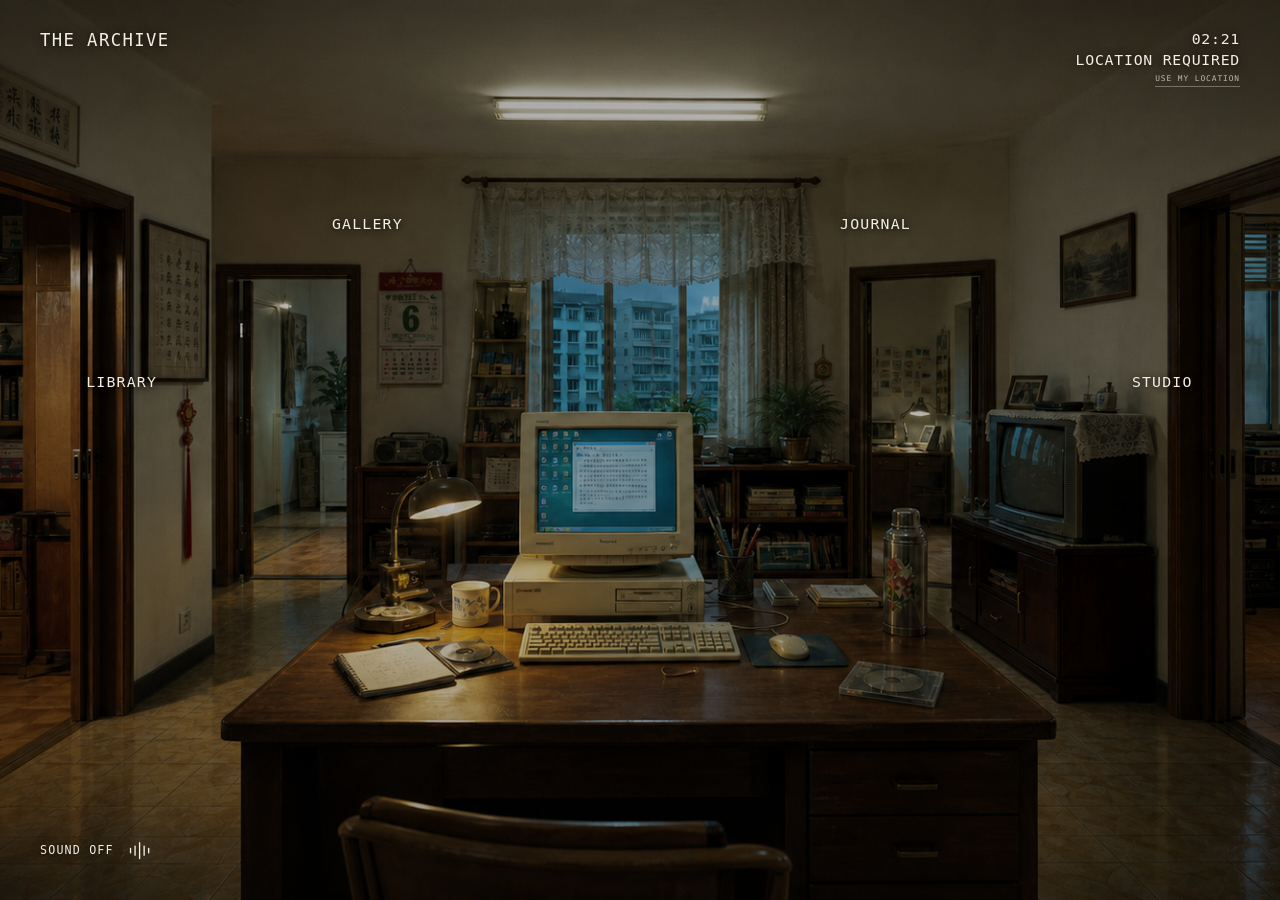
==== commit 80153641: "Add live weather and ambient audio" ====
--- a/index.html
+++ b/index.html
@@ -11,10 +11,12 @@
     <title>The Archive</title>
     <link rel="preload" as="image" href="assets/images/archive-hall-room.png" />
     <link rel="stylesheet" href="styles.css" />
+    <script src="weather-provider.js" defer></script>
     <script src="environment.js" defer></script>
+    <script src="audio-system.js" defer></script>
     <script src="script.js" defer></script>
   </head>
-  <body data-period="day" data-weather="unavailable">
+  <body data-period="day" data-solar="day" data-weather="unavailable" data-weather-status="location-required">
     <a class="skip-link" href="#room-navigation">跳到房间入口</a>
 
     <main class="archive-hall" id="archive-hall">
@@ -28,6 +30,14 @@
         />
         <div class="scene__vignette"></div>
         <div class="scene__grain"></div>
+        <div class="scene__environment">
+          <div class="scene__sunlight"></div>
+          <div class="scene__weather-filter"></div>
+          <div class="scene__rain scene__rain--far"></div>
+          <div class="scene__rain scene__rain--near"></div>
+          <div class="scene__snow"></div>
+          <div class="scene__lightning"></div>
+        </div>
       </div>
 
       <header class="hall-header">
@@ -41,8 +51,16 @@
           </div>
           <div class="environment__weather">
             <span class="environment__label">WEATHER</span>
-            <span class="environment__value" id="weather-value">NOT CONNECTED</span>
+            <span class="environment__value" id="weather-value">LOCATION REQUIRED</span>
             <span class="environment__meta" id="weather-location" hidden></span>
+            <button
+              class="environment__location-button"
+              id="location-button"
+              type="button"
+              aria-label="Use your location for live weather"
+            >
+              USE MY LOCATION
+            </button>
           </div>
         </section>
       </header>
--- a/styles.css
+++ b/styles.css
@@ -106,7 +106,8 @@
 }
 
 .scene__vignette,
-.scene__grain {
+.scene__grain,
+.scene__environment {
   position: absolute;
   inset: 0;
   pointer-events: none;
@@ -125,6 +126,161 @@
     repeating-radial-gradient(circle at 73% 61%, transparent 0, rgba(0, 0, 0, 0.34) 0.7px, transparent 1.4px);
   background-size: 5px 5px, 7px 7px;
   mix-blend-mode: soft-light;
+}
+
+.scene__environment {
+  overflow: hidden;
+}
+
+.scene__sunlight,
+.scene__weather-filter,
+.scene__lightning {
+  position: absolute;
+  inset: 0;
+  opacity: 0;
+  transition: opacity 1.2s ease;
+}
+
+.scene__sunlight {
+  background:
+    linear-gradient(118deg, rgba(255, 225, 162, 0.21), transparent 38%),
+    radial-gradient(ellipse at 52% 31%, rgba(236, 223, 175, 0.32), transparent 38%);
+  mix-blend-mode: screen;
+}
+
+.scene__weather-filter {
+  background: rgba(44, 59, 61, 0.08);
+}
+
+.scene__rain,
+.scene__snow {
+  position: absolute;
+  top: 23%;
+  left: 41%;
+  width: 18%;
+  height: 26%;
+  opacity: 0;
+  mask-image: linear-gradient(180deg, transparent, #000 11%, #000 82%, transparent);
+  transition: opacity 900ms ease;
+}
+
+.scene__rain {
+  background-image: linear-gradient(
+    102deg,
+    transparent 0,
+    transparent 47%,
+    rgba(214, 232, 233, 0.48) 48%,
+    transparent 50%,
+    transparent 100%
+  );
+  background-size: 31px 76px;
+  mix-blend-mode: screen;
+  animation: archive-rain 0.75s linear infinite;
+}
+
+.scene__rain--far {
+  filter: blur(0.5px);
+  animation-duration: 1.15s;
+}
+
+.scene__rain--near {
+  background-size: 43px 108px;
+  filter: blur(0.15px);
+  animation-duration: 0.62s;
+}
+
+.scene__snow {
+  background-image:
+    radial-gradient(circle, rgba(245, 247, 237, 0.82) 0 1px, transparent 1.4px),
+    radial-gradient(circle, rgba(245, 247, 237, 0.58) 0 1.2px, transparent 1.6px);
+  background-position: 0 0, 43px 61px;
+  background-size: 74px 88px, 102px 126px;
+  mix-blend-mode: screen;
+  animation: archive-snow 8s linear infinite;
+}
+
+body[data-weather="clear"][data-solar="day"] .scene__sunlight {
+  opacity: 0.42;
+}
+
+body[data-weather="cloudy"] .scene__weather-filter {
+  opacity: 0.34;
+  background: rgba(48, 63, 66, 0.3);
+}
+
+body[data-weather="fog"] .scene__weather-filter {
+  opacity: 0.5;
+  background: rgba(150, 158, 148, 0.3);
+  backdrop-filter: saturate(0.72) contrast(0.92);
+}
+
+body[data-weather="rain"] .scene__weather-filter,
+body[data-weather="storm"] .scene__weather-filter {
+  opacity: 0.52;
+  background: rgba(34, 50, 56, 0.42);
+}
+
+body[data-weather="rain"] .scene__rain,
+body[data-weather="storm"] .scene__rain {
+  opacity: 0.52;
+}
+
+body[data-weather="snow"] .scene__weather-filter {
+  opacity: 0.3;
+  background: rgba(181, 191, 190, 0.23);
+}
+
+body[data-weather="snow"] .scene__snow {
+  opacity: 0.9;
+}
+
+body[data-weather="storm"] .scene__lightning {
+  animation: archive-lightning 9s steps(1, end) infinite;
+}
+
+body[data-solar="night"] .scene__weather-filter {
+  opacity: 0.3;
+  background: rgba(18, 29, 40, 0.38);
+}
+
+body[data-solar="night"][data-weather="rain"] .scene__weather-filter,
+body[data-solar="night"][data-weather="storm"] .scene__weather-filter {
+  opacity: 0.56;
+}
+
+@keyframes archive-rain {
+  from {
+    background-position: 0 -270px;
+  }
+  to {
+    background-position: 42px 270px;
+  }
+}
+
+@keyframes archive-snow {
+  from {
+    background-position: 0 -100px, 43px -65px;
+  }
+  to {
+    background-position: 38px 330px, 7px 390px;
+  }
+}
+
+@keyframes archive-lightning {
+  0%,
+  72%,
+  75%,
+  100% {
+    opacity: 0;
+  }
+  73% {
+    opacity: 0.32;
+    background: rgba(214, 227, 232, 0.7);
+  }
+  74% {
+    opacity: 0.08;
+    background: rgba(214, 227, 232, 0.4);
+  }
 }
 
 .hall-header {
@@ -166,6 +322,10 @@
   gap: 0.26rem;
 }
 
+.environment__weather {
+  pointer-events: auto;
+}
+
 .environment__label {
   position: absolute;
   width: 1px;
@@ -190,6 +350,43 @@
   font-family: var(--mono-font);
   font-size: 0.58rem;
   letter-spacing: 0.08em;
+}
+
+.environment__location-button {
+  margin-top: 0.12rem;
+  padding: 0 0 0.14rem;
+  cursor: pointer;
+  color: rgba(243, 238, 227, 0.72);
+  background: transparent;
+  border-bottom: 1px solid rgba(243, 238, 227, 0.34);
+  font-family: var(--mono-font);
+  font-size: 0.49rem;
+  letter-spacing: 0.12em;
+  line-height: 1.3;
+  transition:
+    color 160ms ease,
+    border-color 160ms ease,
+    opacity 160ms ease;
+}
+
+.environment__location-button:hover,
+.environment__location-button:focus-visible {
+  color: var(--ink);
+  border-color: var(--focus);
+}
+
+.environment__location-button:focus-visible {
+  outline: 1px solid var(--focus);
+  outline-offset: 0.3rem;
+}
+
+.environment__location-button:disabled {
+  cursor: wait;
+  opacity: 0.5;
+}
+
+body[data-weather-status="connected"] .environment__location-button {
+  opacity: 0.56;
 }
 
 .environment__time .environment__meta {
@@ -386,6 +583,11 @@
   outline-offset: 0.55rem;
 }
 
+.sound-toggle[aria-pressed="true"] svg {
+  color: var(--focus);
+  filter: drop-shadow(0 0 0.42rem rgba(246, 220, 162, 0.45));
+}
+
 .hall-status {
   min-height: 1rem;
   margin: 0;
@@ -457,7 +659,15 @@
   }
 
   .environment__weather {
-    display: none;
+    max-width: 52vw;
+  }
+
+  .environment__value {
+    font-size: 0.66rem;
+  }
+
+  .environment__location-button {
+    font-size: 0.42rem;
   }
 
   .environment time {
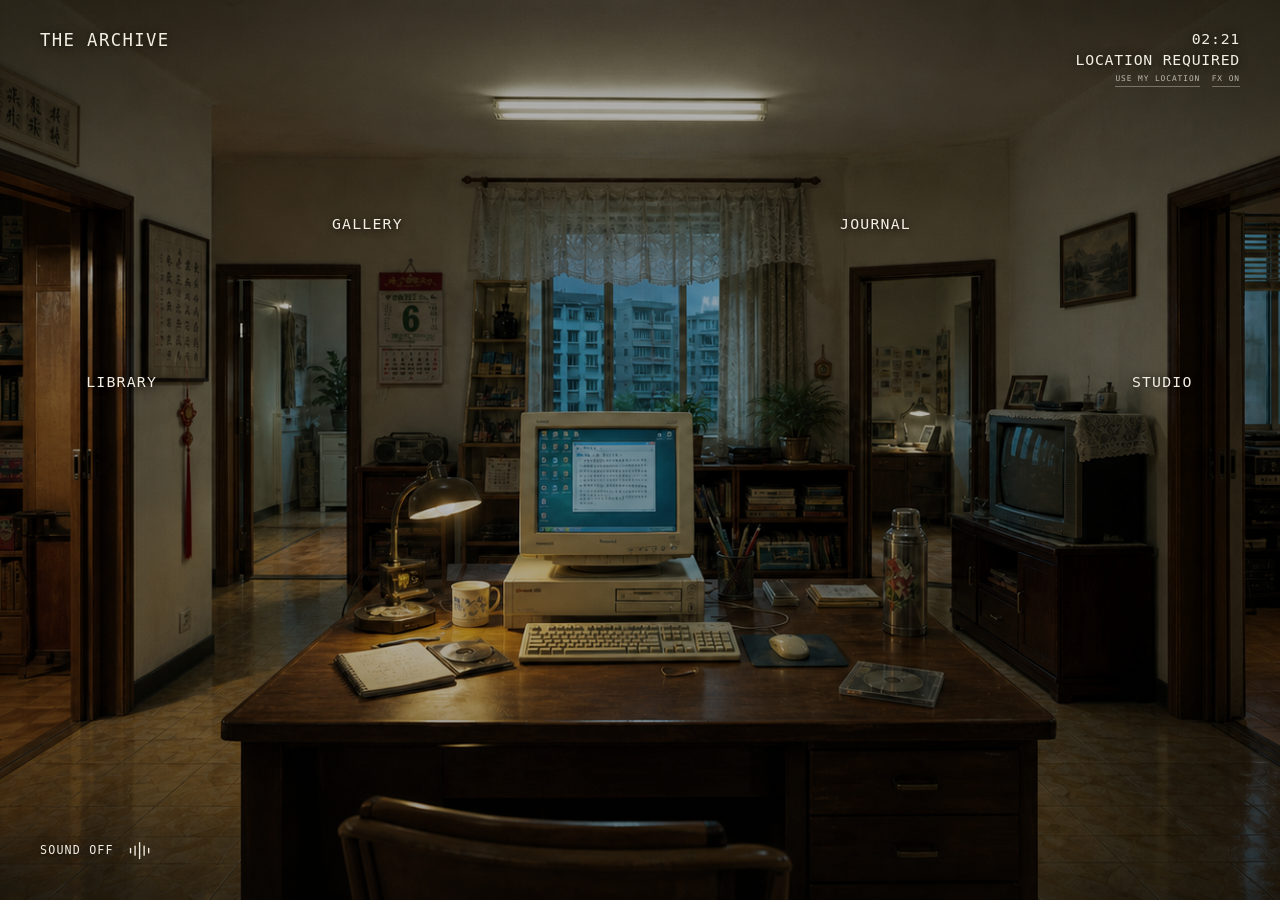
==== commit 8d845f71: "Add dual-layer weather system" ====
--- a/index.html
+++ b/index.html
@@ -16,7 +16,14 @@
     <script src="audio-system.js" defer></script>
     <script src="script.js" defer></script>
   </head>
-  <body data-period="day" data-solar="day" data-weather="unavailable" data-weather-status="location-required">
+  <body
+    data-period="day"
+    data-solar="day"
+    data-weather="unavailable"
+    data-weather-intensity="none"
+    data-weather-effects="on"
+    data-weather-status="location-required"
+  >
     <a class="skip-link" href="#room-navigation">跳到房间入口</a>
 
     <main class="archive-hall" id="archive-hall">
@@ -53,17 +60,57 @@
             <span class="environment__label">WEATHER</span>
             <span class="environment__value" id="weather-value">LOCATION REQUIRED</span>
             <span class="environment__meta" id="weather-location" hidden></span>
-            <button
-              class="environment__location-button"
-              id="location-button"
-              type="button"
-              aria-label="Use your location for live weather"
-            >
-              USE MY LOCATION
-            </button>
+            <div class="environment__weather-actions">
+              <button
+                class="environment__location-button"
+                id="location-button"
+                type="button"
+                aria-label="Use your location for live weather"
+              >
+                USE MY LOCATION
+              </button>
+              <button
+                class="environment__effects-button"
+                id="weather-effects-toggle"
+                type="button"
+                aria-label="Turn off visual weather effects"
+                aria-pressed="true"
+              >
+                FX ON
+              </button>
+            </div>
           </div>
         </section>
       </header>
+
+      <div class="weather-foreground" aria-hidden="true">
+        <div class="weather-foreground__rain">
+          <i style="--x: 1.5%; --delay: -2.1s; --duration: 8.4s; --length: 5.4rem"></i>
+          <i style="--x: 5.2%; --delay: -5.7s; --duration: 10.2s; --length: 3.8rem"></i>
+          <i style="--x: 9.4%; --delay: -1.2s; --duration: 11.8s; --length: 4.7rem"></i>
+          <i style="--x: 14.2%; --delay: -7.4s; --duration: 13.1s; --length: 3.2rem"></i>
+          <i style="--x: 85.8%; --delay: -4.8s; --duration: 12.4s; --length: 4.2rem"></i>
+          <i style="--x: 90.6%; --delay: -8.9s; --duration: 14.1s; --length: 3.5rem"></i>
+          <i style="--x: 95.1%; --delay: -3.4s; --duration: 9.7s; --length: 5rem"></i>
+          <i style="--x: 98.3%; --delay: -6.2s; --duration: 11.1s; --length: 3.1rem"></i>
+        </div>
+        <div class="weather-foreground__snow">
+          <i style="--x: 4%; --drift: 2.8rem; --delay: -7s; --duration: 17s; --size: 3px"></i>
+          <i style="--x: 12%; --drift: -2rem; --delay: -13s; --duration: 22s; --size: 2px"></i>
+          <i style="--x: 20%; --drift: 3.4rem; --delay: -3s; --duration: 20s; --size: 4px"></i>
+          <i style="--x: 29%; --drift: -2.6rem; --delay: -17s; --duration: 25s; --size: 2px"></i>
+          <i style="--x: 38%; --drift: 2.2rem; --delay: -10s; --duration: 19s; --size: 3px"></i>
+          <i style="--x: 46%; --drift: -3.1rem; --delay: -4s; --duration: 24s; --size: 2px"></i>
+          <i style="--x: 55%; --drift: 3.7rem; --delay: -15s; --duration: 21s; --size: 4px"></i>
+          <i style="--x: 63%; --drift: -2.4rem; --delay: -8s; --duration: 18s; --size: 3px"></i>
+          <i style="--x: 71%; --drift: 2.9rem; --delay: -19s; --duration: 26s; --size: 2px"></i>
+          <i style="--x: 79%; --drift: -3.5rem; --delay: -5s; --duration: 23s; --size: 4px"></i>
+          <i style="--x: 88%; --drift: 2.1rem; --delay: -12s; --duration: 20s; --size: 3px"></i>
+          <i style="--x: 96%; --drift: -2.8rem; --delay: -2s; --duration: 24s; --size: 2px"></i>
+        </div>
+        <div class="weather-foreground__fog"></div>
+        <div class="weather-foreground__flash"></div>
+      </div>
 
       <nav class="room-map" id="room-navigation" aria-label="Archive Hall 房间入口">
         <a
--- a/styles.css
+++ b/styles.css
@@ -160,6 +160,7 @@
   width: 18%;
   height: 26%;
   opacity: 0;
+  -webkit-mask-image: linear-gradient(180deg, transparent, #000 11%, #000 82%, transparent);
   mask-image: linear-gradient(180deg, transparent, #000 11%, #000 82%, transparent);
   transition: opacity 900ms ease;
 }
@@ -199,42 +200,51 @@
   animation: archive-snow 8s linear infinite;
 }
 
-body[data-weather="clear"][data-solar="day"] .scene__sunlight {
+body[data-weather-effects="on"][data-weather="clear"][data-solar="day"] .scene__sunlight {
   opacity: 0.42;
 }
 
-body[data-weather="cloudy"] .scene__weather-filter {
+body[data-weather-effects="on"][data-weather="cloudy"] .scene__weather-filter {
   opacity: 0.34;
   background: rgba(48, 63, 66, 0.3);
 }
 
-body[data-weather="fog"] .scene__weather-filter {
+body[data-weather-effects="on"][data-weather="fog"] .scene__weather-filter {
   opacity: 0.5;
   background: rgba(150, 158, 148, 0.3);
   backdrop-filter: saturate(0.72) contrast(0.92);
 }
 
-body[data-weather="rain"] .scene__weather-filter,
-body[data-weather="storm"] .scene__weather-filter {
+body[data-weather-effects="on"][data-weather="rain"] .scene__weather-filter,
+body[data-weather-effects="on"][data-weather="storm"] .scene__weather-filter {
   opacity: 0.52;
   background: rgba(34, 50, 56, 0.42);
 }
 
-body[data-weather="rain"] .scene__rain,
-body[data-weather="storm"] .scene__rain {
+body[data-weather-effects="on"][data-weather="rain"] .scene__rain,
+body[data-weather-effects="on"][data-weather="storm"] .scene__rain {
   opacity: 0.52;
 }
 
-body[data-weather="snow"] .scene__weather-filter {
+body[data-weather-effects="on"][data-weather="rain"][data-weather-intensity="light"] .scene__rain {
+  opacity: 0.28;
+}
+
+body[data-weather-effects="on"][data-weather="rain"][data-weather-intensity="heavy"] .scene__rain,
+body[data-weather-effects="on"][data-weather="storm"][data-weather-intensity="heavy"] .scene__rain {
+  opacity: 0.72;
+}
+
+body[data-weather-effects="on"][data-weather="snow"] .scene__weather-filter {
   opacity: 0.3;
   background: rgba(181, 191, 190, 0.23);
 }
 
-body[data-weather="snow"] .scene__snow {
+body[data-weather-effects="on"][data-weather="snow"] .scene__snow {
   opacity: 0.9;
 }
 
-body[data-weather="storm"] .scene__lightning {
+body[data-weather-effects="on"][data-weather="storm"] .scene__lightning {
   animation: archive-lightning 9s steps(1, end) infinite;
 }
 
@@ -243,9 +253,95 @@
   background: rgba(18, 29, 40, 0.38);
 }
 
-body[data-solar="night"][data-weather="rain"] .scene__weather-filter,
-body[data-solar="night"][data-weather="storm"] .scene__weather-filter {
+body[data-weather-effects="on"][data-solar="night"][data-weather="rain"] .scene__weather-filter,
+body[data-weather-effects="on"][data-solar="night"][data-weather="storm"] .scene__weather-filter {
   opacity: 0.56;
+}
+
+.weather-foreground {
+  position: absolute;
+  z-index: 16;
+  inset: 0;
+  overflow: hidden;
+  pointer-events: none;
+}
+
+.weather-foreground__rain,
+.weather-foreground__snow,
+.weather-foreground__fog,
+.weather-foreground__flash {
+  position: absolute;
+  inset: 0;
+  visibility: hidden;
+  opacity: 0;
+}
+
+.weather-foreground__rain i,
+.weather-foreground__snow i {
+  position: absolute;
+  display: block;
+  opacity: 0;
+}
+
+.weather-foreground__rain i {
+  top: -18vh;
+  left: var(--x);
+  width: 1px;
+  height: var(--length);
+  border-radius: 999px;
+  background: linear-gradient(180deg, transparent, rgba(221, 235, 237, 0.36) 52%, rgba(221, 235, 237, 0.08));
+  box-shadow: 0 0 4px rgba(211, 231, 233, 0.12);
+  animation: archive-glass-rain var(--duration) linear var(--delay) infinite;
+}
+
+.weather-foreground__snow i {
+  top: -1rem;
+  left: var(--x);
+  width: var(--size);
+  height: var(--size);
+  border-radius: 50%;
+  background: rgba(247, 247, 237, 0.78);
+  box-shadow: 0 0 5px rgba(246, 245, 225, 0.28);
+  animation: archive-foreground-snow var(--duration) linear var(--delay) infinite;
+}
+
+.weather-foreground__fog {
+  background:
+    linear-gradient(90deg, rgba(191, 200, 192, 0.13), transparent 16%, transparent 84%, rgba(191, 200, 192, 0.13)),
+    linear-gradient(180deg, rgba(187, 196, 189, 0.09), transparent 19%, transparent 78%, rgba(187, 196, 189, 0.11));
+  filter: blur(7px);
+}
+
+.weather-foreground__flash {
+  background: rgba(215, 228, 233, 0.16);
+}
+
+body[data-weather-effects="on"][data-weather="rain"] .weather-foreground__rain,
+body[data-weather-effects="on"][data-weather="storm"] .weather-foreground__rain {
+  visibility: visible;
+  opacity: 0.72;
+}
+
+body[data-weather-effects="on"][data-weather="snow"] .weather-foreground__snow {
+  visibility: visible;
+  opacity: 0.72;
+}
+
+body[data-weather-effects="on"][data-weather="fog"] .weather-foreground__fog {
+  visibility: visible;
+  opacity: 1;
+}
+
+body[data-weather-effects="on"][data-weather="storm"] .weather-foreground__flash {
+  visibility: visible;
+  animation: archive-foreground-lightning 9s steps(1, end) infinite;
+}
+
+body[data-weather-intensity="light"] .weather-foreground__rain i:nth-child(n + 5),
+body[data-weather-intensity="light"] .weather-foreground__snow i:nth-child(n + 7),
+body[data-weather-intensity="moderate"] .weather-foreground__rain i:nth-child(n + 7),
+body[data-weather-intensity="moderate"] .weather-foreground__snow i:nth-child(n + 10) {
+  display: none;
 }
 
 @keyframes archive-rain {
@@ -280,6 +376,57 @@
   74% {
     opacity: 0.08;
     background: rgba(214, 227, 232, 0.4);
+  }
+}
+
+@keyframes archive-glass-rain {
+  0%,
+  14% {
+    opacity: 0;
+    transform: translate3d(0, 0, 0) scaleY(0.55);
+  }
+  20% {
+    opacity: 0.44;
+  }
+  58% {
+    opacity: 0.24;
+  }
+  72%,
+  100% {
+    opacity: 0;
+    transform: translate3d(0, 124vh, 0) scaleY(1.08);
+  }
+}
+
+@keyframes archive-foreground-snow {
+  0% {
+    opacity: 0;
+    transform: translate3d(0, -3vh, 0) rotate(0deg);
+  }
+  12% {
+    opacity: 0.58;
+  }
+  82% {
+    opacity: 0.42;
+  }
+  100% {
+    opacity: 0;
+    transform: translate3d(var(--drift), 106vh, 0) rotate(190deg);
+  }
+}
+
+@keyframes archive-foreground-lightning {
+  0%,
+  72%,
+  75%,
+  100% {
+    opacity: 0;
+  }
+  73% {
+    opacity: 0.42;
+  }
+  74% {
+    opacity: 0.08;
   }
 }
 
@@ -352,7 +499,15 @@
   letter-spacing: 0.08em;
 }
 
-.environment__location-button {
+.environment__weather-actions {
+  display: flex;
+  align-items: center;
+  justify-content: flex-end;
+  gap: 0.72rem;
+}
+
+.environment__location-button,
+.environment__effects-button {
   margin-top: 0.12rem;
   padding: 0 0 0.14rem;
   cursor: pointer;
@@ -370,12 +525,15 @@
 }
 
 .environment__location-button:hover,
-.environment__location-button:focus-visible {
+.environment__location-button:focus-visible,
+.environment__effects-button:hover,
+.environment__effects-button:focus-visible {
   color: var(--ink);
   border-color: var(--focus);
 }
 
-.environment__location-button:focus-visible {
+.environment__location-button:focus-visible,
+.environment__effects-button:focus-visible {
   outline: 1px solid var(--focus);
   outline-offset: 0.3rem;
 }
@@ -386,6 +544,10 @@
 }
 
 body[data-weather-status="connected"] .environment__location-button {
+  opacity: 0.56;
+}
+
+.environment__effects-button[aria-pressed="false"] {
   opacity: 0.56;
 }
 
@@ -670,6 +832,16 @@
     font-size: 0.42rem;
   }
 
+  .environment__effects-button {
+    font-size: 0.42rem;
+  }
+
+  .weather-foreground__rain i:nth-child(4),
+  .weather-foreground__rain i:nth-child(6),
+  .weather-foreground__snow i:nth-child(even) {
+    display: none;
+  }
+
   .environment time {
     font-size: 0.9rem;
   }
@@ -770,4 +942,13 @@
     animation-duration: 0.001ms !important;
     animation-iteration-count: 1 !important;
   }
-}
+
+  .scene__rain,
+  .scene__snow,
+  .scene__lightning,
+  .weather-foreground__rain,
+  .weather-foreground__snow,
+  .weather-foreground__flash {
+    display: none !important;
+  }
+}
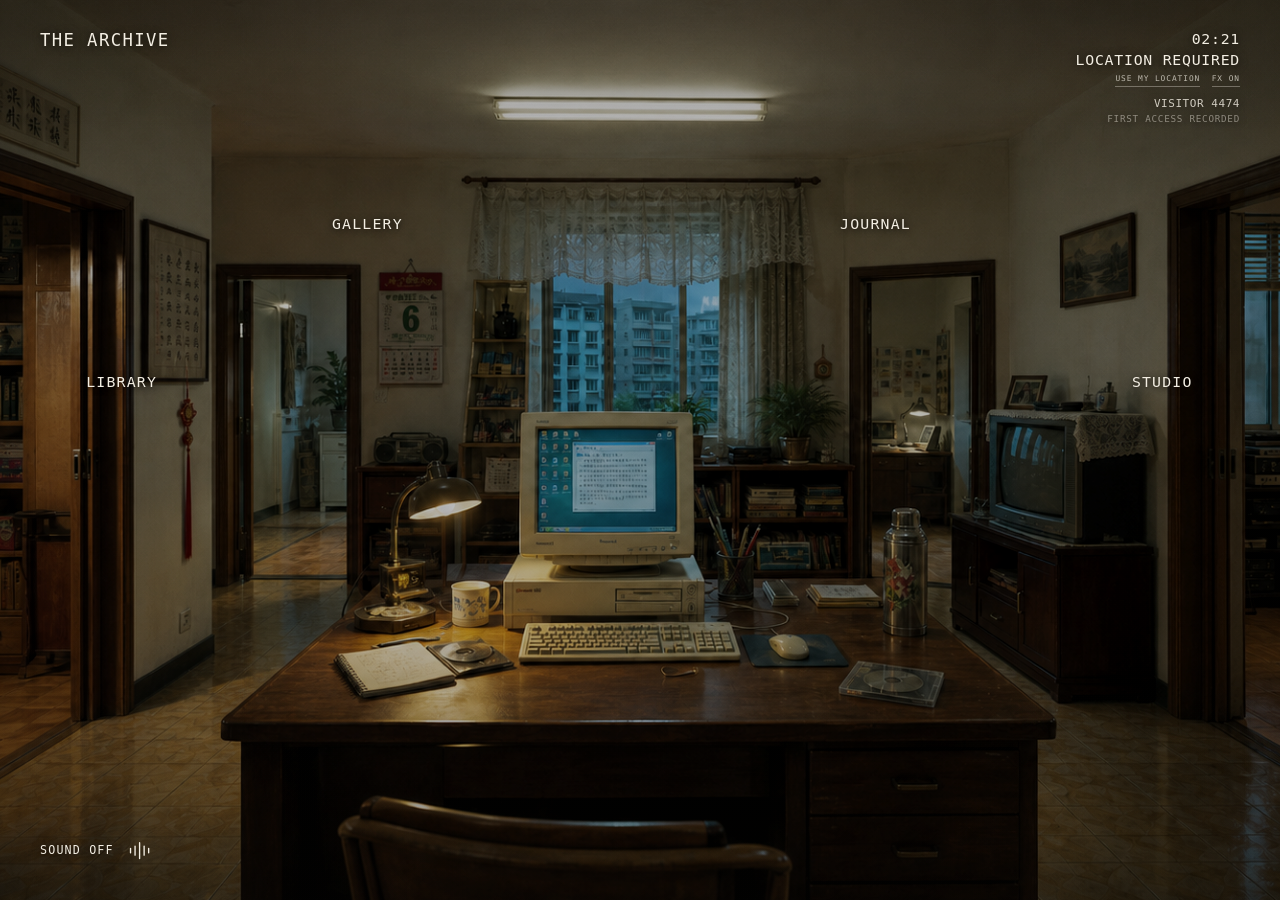
==== commit 7f6e6ea1: "Add visitor memory lite" ====
--- a/index.html
+++ b/index.html
@@ -80,6 +80,11 @@
               </button>
             </div>
           </div>
+          <div class="environment__visitor" aria-label="Visitor memory">
+            <span class="environment__label">VISITOR MEMORY</span>
+            <span class="environment__value" id="visitor-id">VISITOR ----</span>
+            <span class="environment__meta" id="visitor-memory">ACCESS UNKNOWN</span>
+          </div>
         </section>
       </header>
 
--- a/styles.css
+++ b/styles.css
@@ -463,7 +463,8 @@
 }
 
 .environment__time,
-.environment__weather {
+.environment__weather,
+.environment__visitor {
   display: grid;
   justify-items: end;
   gap: 0.26rem;
@@ -471,6 +472,11 @@
 
 .environment__weather {
   pointer-events: auto;
+}
+
+.environment__visitor {
+  margin-top: 0.28rem;
+  opacity: 0.82;
 }
 
 .environment__label {
@@ -555,6 +561,14 @@
   display: none;
 }
 
+.environment__visitor .environment__value {
+  font-size: clamp(0.64rem, 0.86vw, 0.78rem);
+}
+
+.environment__visitor .environment__meta {
+  color: rgba(243, 238, 227, 0.58);
+}
+
 .room-map {
   position: absolute;
   z-index: 10;
@@ -824,8 +838,20 @@
     max-width: 52vw;
   }
 
+  .environment__visitor {
+    max-width: 52vw;
+  }
+
   .environment__value {
     font-size: 0.66rem;
+  }
+
+  .environment__visitor .environment__value {
+    font-size: 0.54rem;
+  }
+
+  .environment__visitor .environment__meta {
+    font-size: 0.46rem;
   }
 
   .environment__location-button {
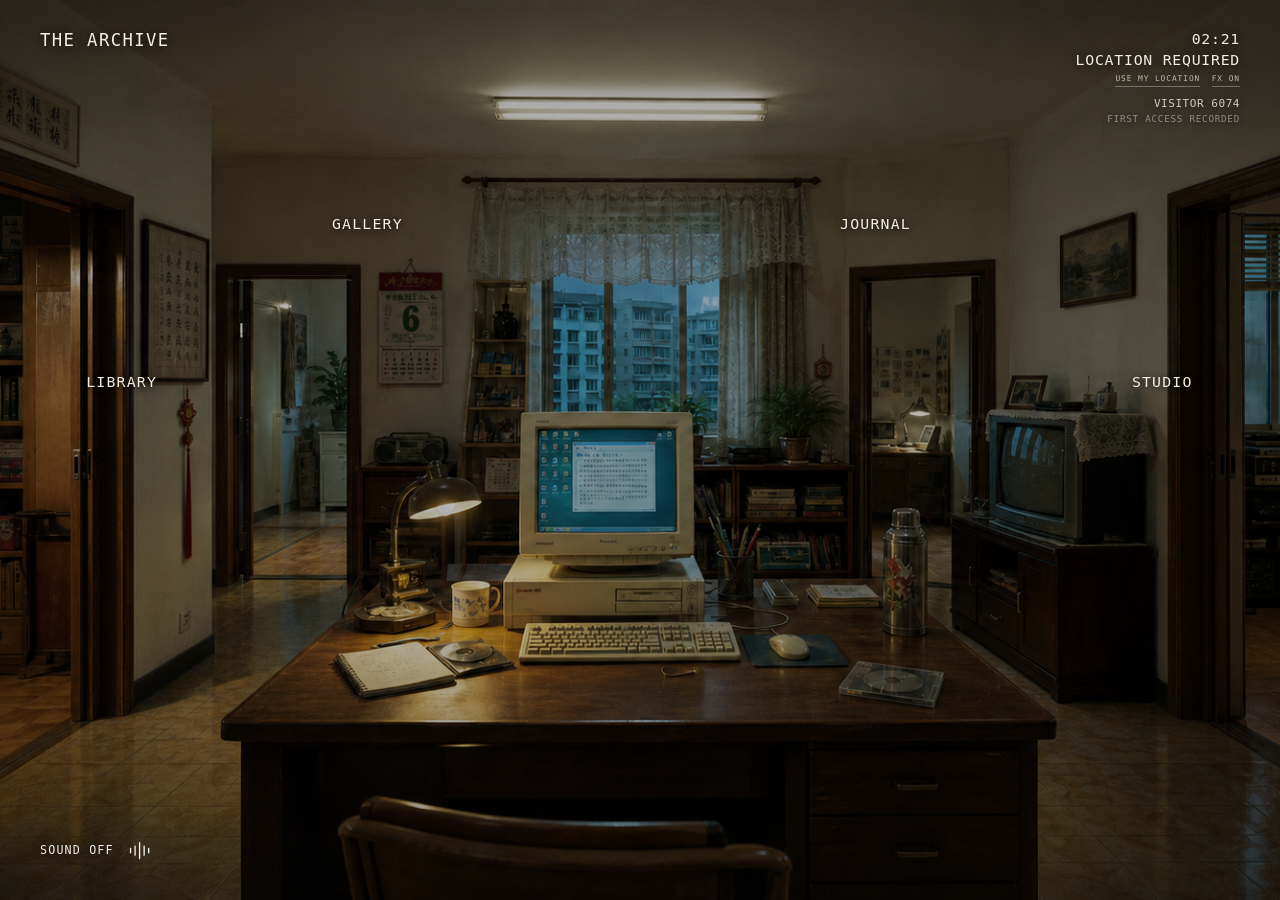
==== commit 5a1ad8d1: "Add Photo Corridor and Gallery Manager" ====
--- a/index.html
+++ b/index.html
@@ -130,17 +130,17 @@
           <span class="room-entry__hint">OPEN</span>
         </a>
 
-        <button
+        <a
           class="room-entry room-entry--gallery"
-          type="button"
+          href="gallery.html"
           data-room="gallery"
           data-focus-x="28%"
           data-focus-y="42%"
-          aria-label="Gallery 正在准备中"
+          aria-label="进入 Gallery"
         >
           <span class="room-entry__label">GALLERY</span>
-          <span class="room-entry__hint">IN PREPARATION</span>
-        </button>
+          <span class="room-entry__hint">OPEN</span>
+        </a>
 
         <button
           class="room-entry room-entry--journal"
@@ -172,10 +172,10 @@
           <span>LIBRARY</span>
           <small>OPEN</small>
         </a>
-        <button type="button" data-room="gallery">
+        <a href="gallery.html" data-room="gallery">
           <span>GALLERY</span>
-          <small>IN PREPARATION</small>
-        </button>
+          <small>OPEN</small>
+        </a>
         <button type="button" data-room="studio">
           <span>STUDIO</span>
           <small>IN PREPARATION</small>
